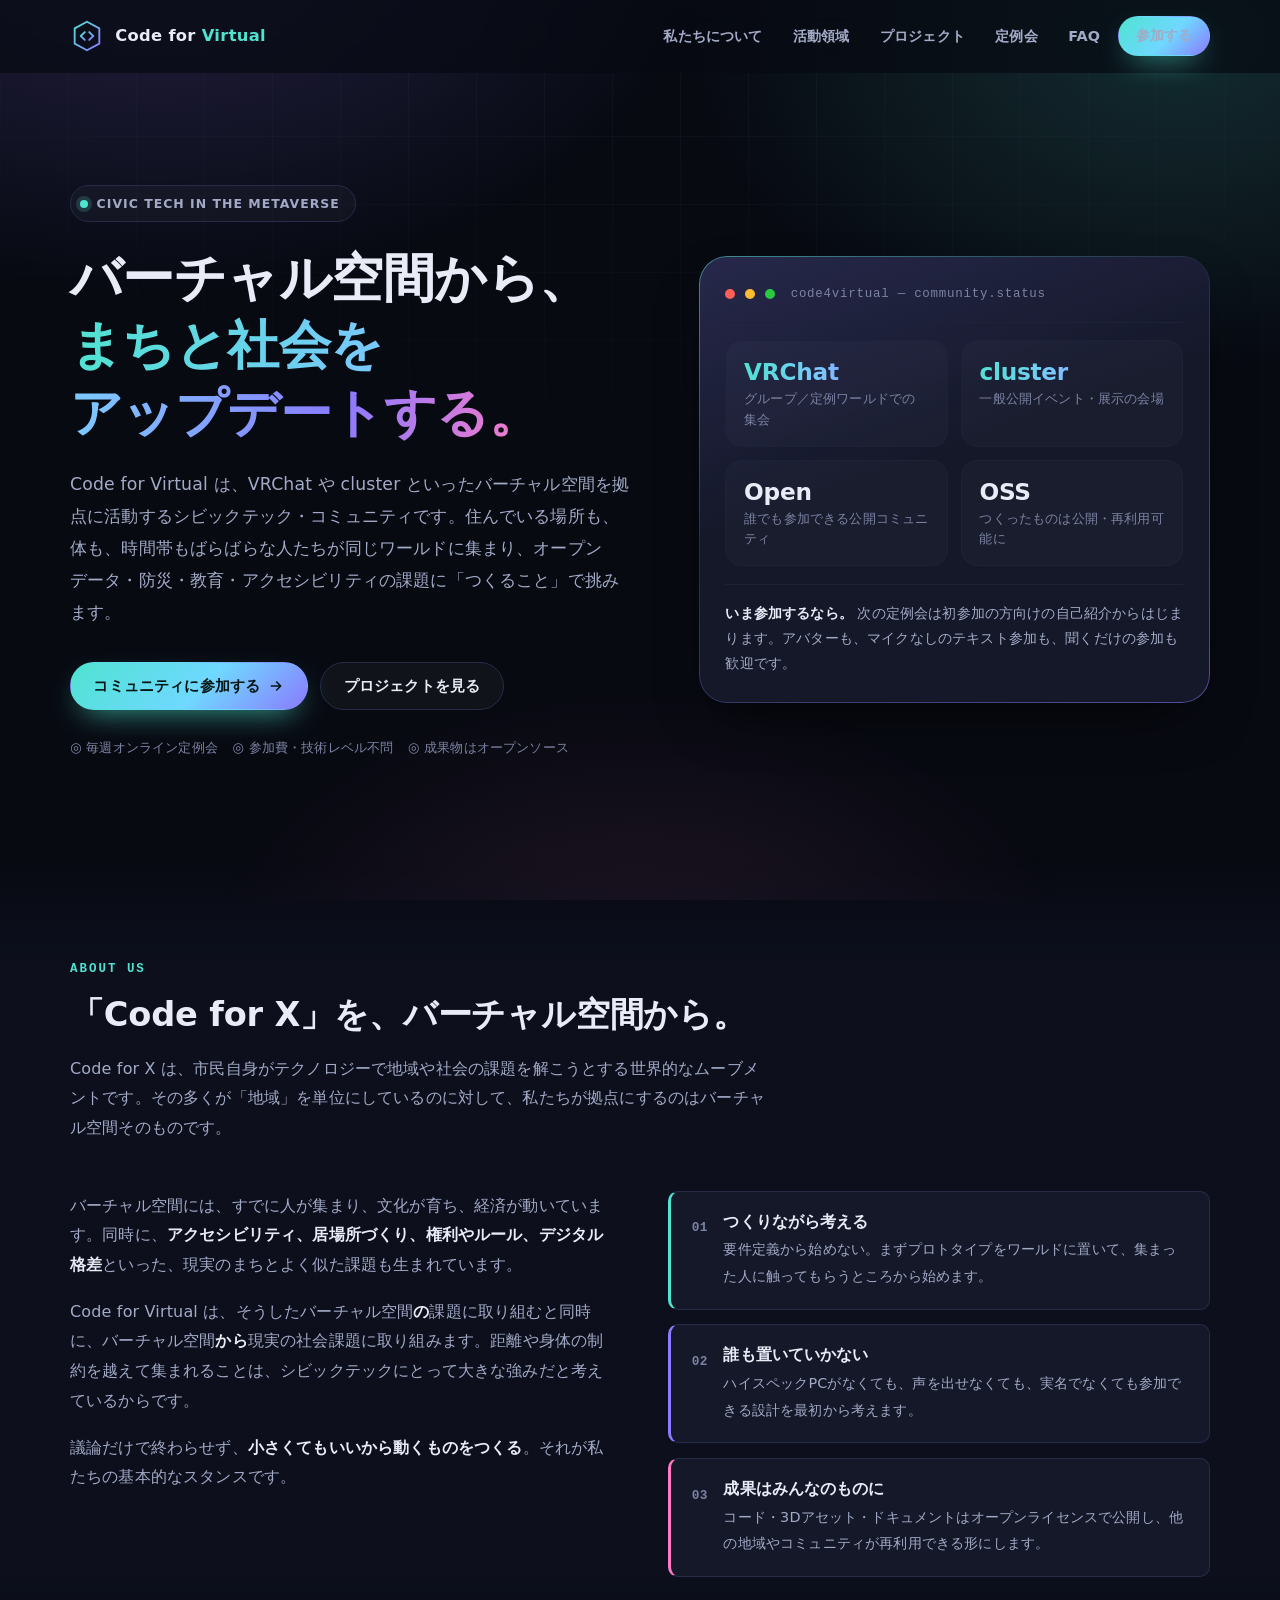
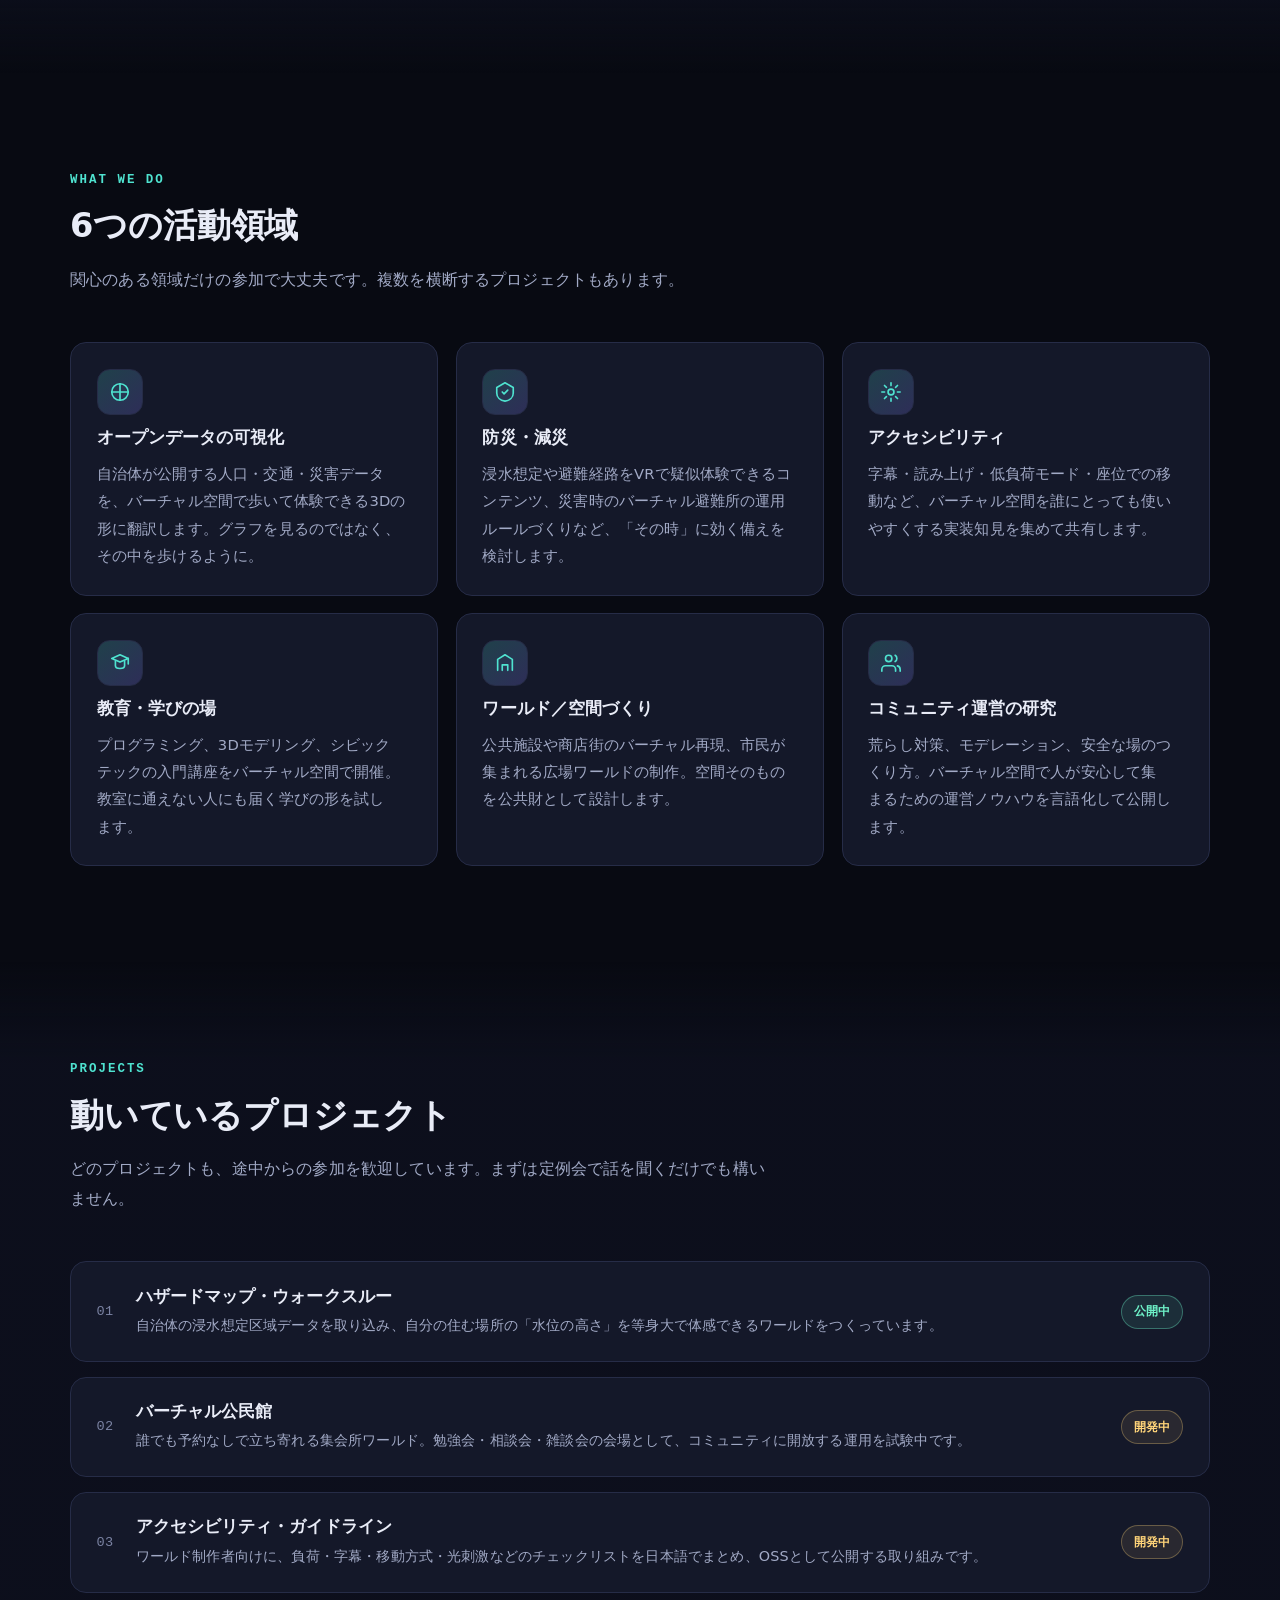
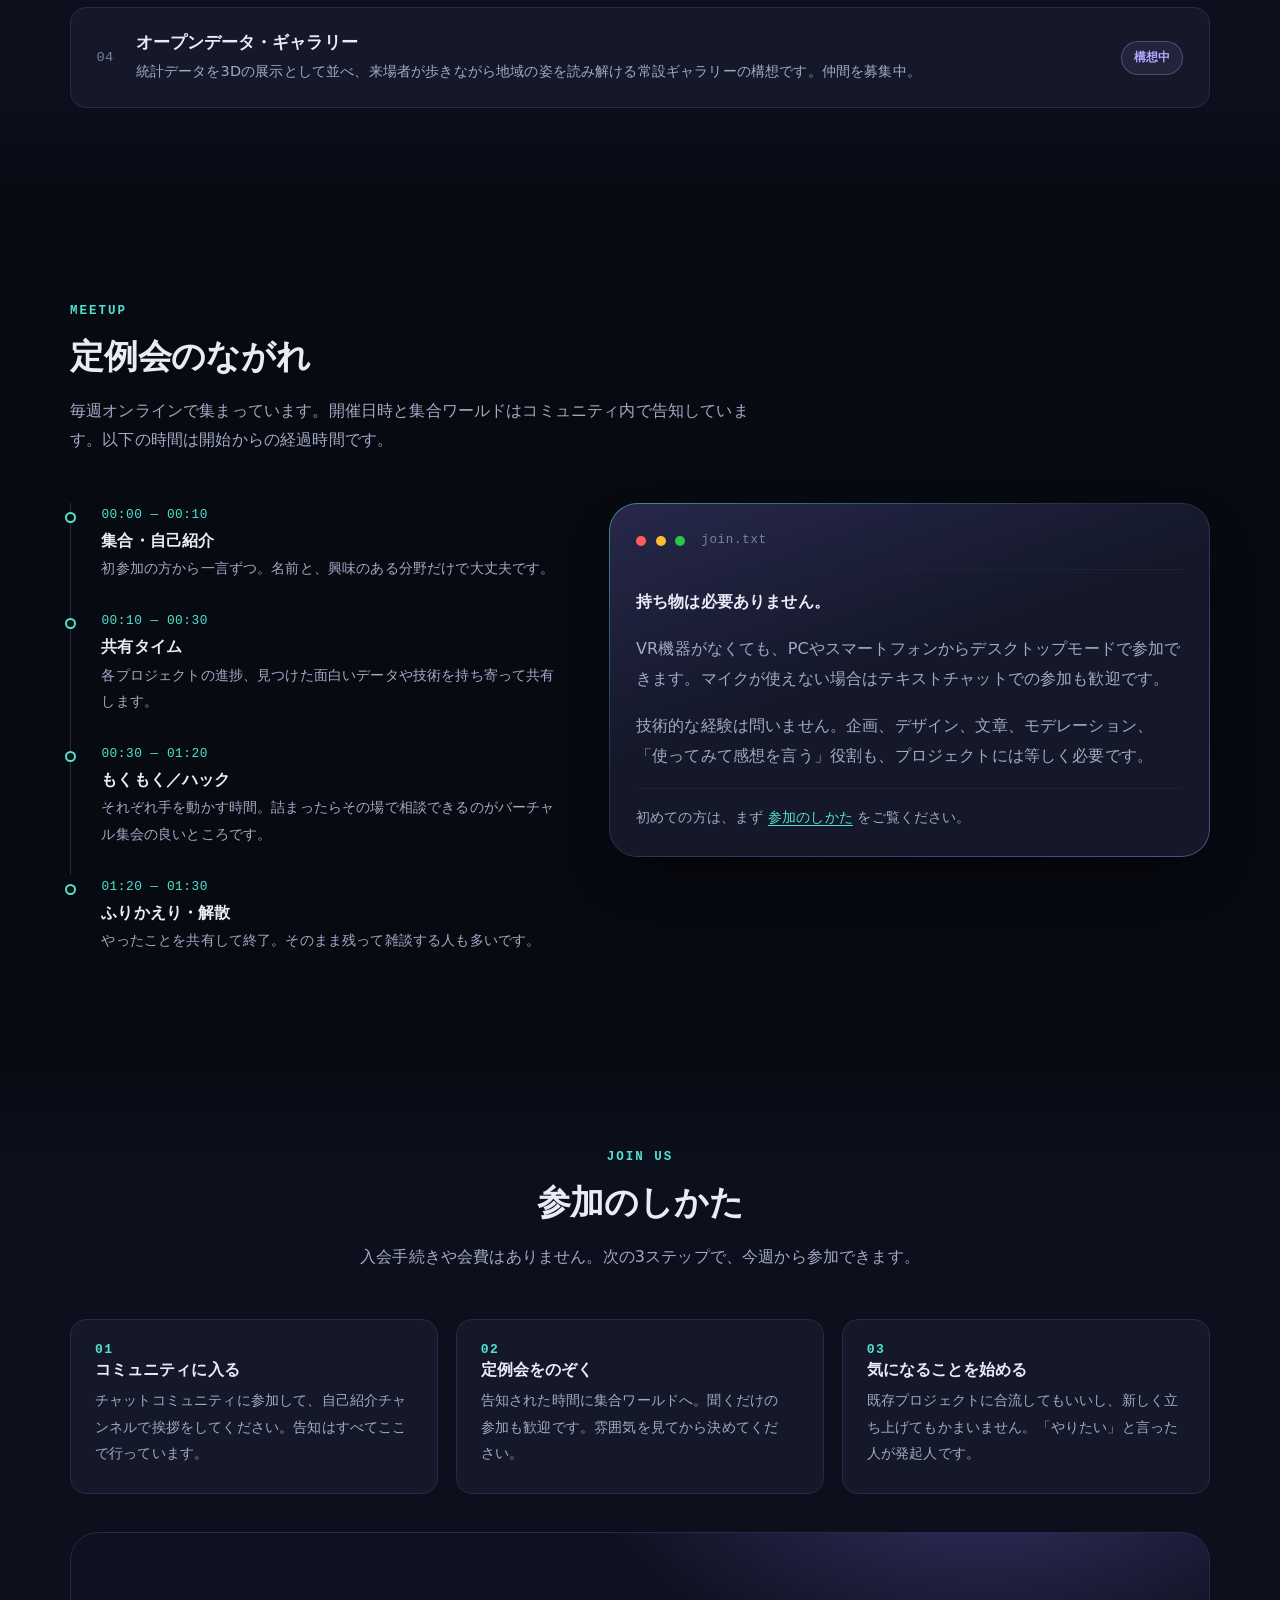
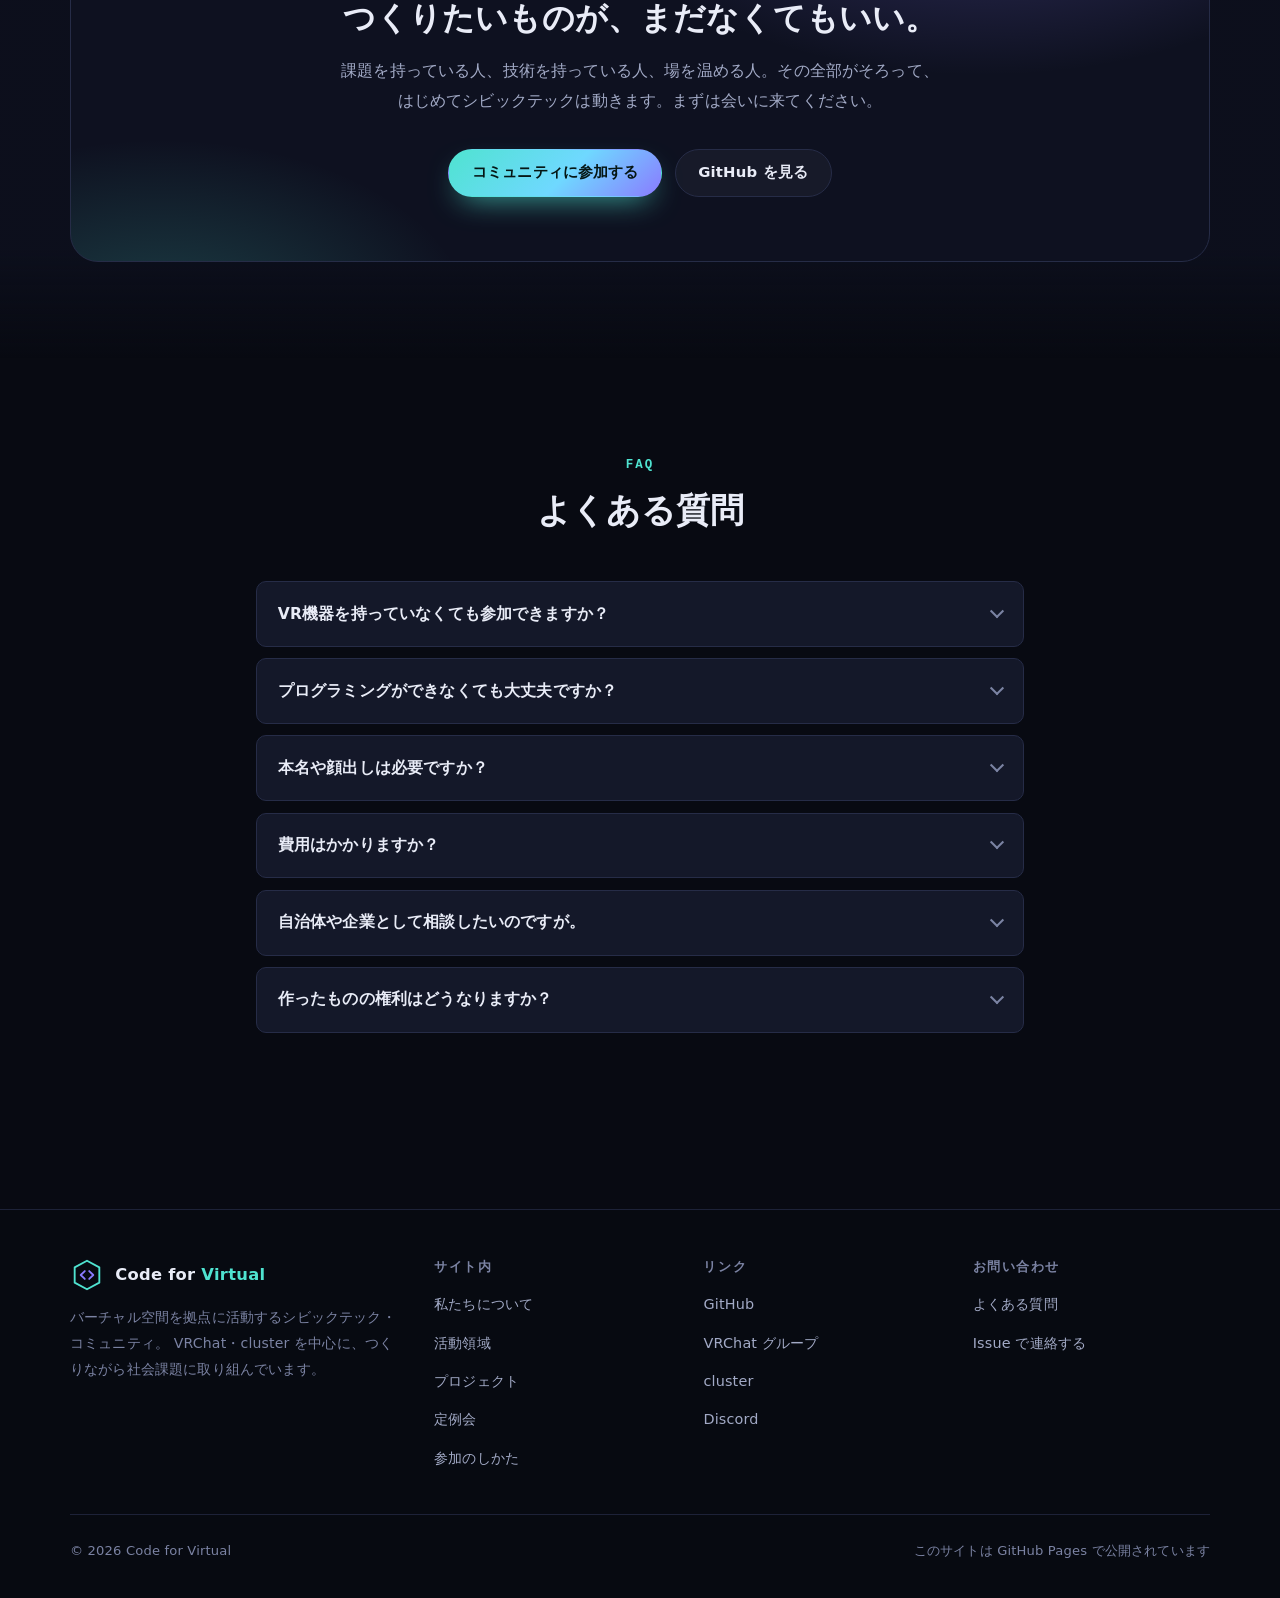
==== docs/index.html @ 7384f17f "Code for Virtual の公式サイトを docs/ に追加 VRChat・cluster を拠点に活動するシビックテック・コミュニティ 「Code for Virtual」の紹介サイトを新規" ====
<!DOCTYPE html>
<html lang="ja">
<head>
<meta charset="utf-8">
<meta name="viewport" content="width=device-width, initial-scale=1">
<title>Code for Virtual — バーチャル空間から、まちと社会をアップデートする</title>
<meta name="description" content="Code for Virtual（コード・フォー・バーチャル）は、VRChat・cluster などのバーチャル空間を拠点に活動するシビックテックコミュニティです。オープンデータ、防災、教育、アクセシビリティの課題に、エンジニア・デザイナー・ワールド制作者が集まって取り組んでいます。">
<link rel="canonical" href="https://code4virtual.github.io/">
<link rel="icon" href="./assets/favicon.svg" type="image/svg+xml">
<link rel="stylesheet" href="./assets/style.css">

<meta property="og:type" content="website">
<meta property="og:site_name" content="Code for Virtual">
<meta property="og:title" content="Code for Virtual — バーチャル空間から、まちと社会をアップデートする">
<meta property="og:description" content="VRChat・cluster を拠点に活動するシビックテックコミュニティ。オープンデータ、防災、教育、アクセシビリティをテーマに、つくりながら学ぶ仲間を募集しています。">
<meta property="og:url" content="https://code4virtual.github.io/">
<meta property="og:locale" content="ja_JP">
<meta name="twitter:card" content="summary_large_image">

<script type="application/ld+json">
{
  "@context": "https://schema.org",
  "@type": "Organization",
  "name": "Code for Virtual",
  "alternateName": "コード・フォー・バーチャル",
  "url": "https://code4virtual.github.io/",
  "description": "VRChat・cluster などのバーチャル空間を拠点に活動するシビックテックコミュニティ。",
  "sameAs": ["https://github.com/code4virtual"]
}
</script>
</head>
<body>

<a class="skip-link" href="#main">本文へスキップ</a>

<header class="site-header" id="siteHeader">
  <div class="shell">
    <a class="brand" href="#top">
      <svg class="brand__mark" viewBox="0 0 40 40" aria-hidden="true">
        <defs>
          <linearGradient id="bm" x1="0" y1="0" x2="1" y2="1">
            <stop offset="0" stop-color="#4fe3d0"/>
            <stop offset="1" stop-color="#8a7bff"/>
          </linearGradient>
        </defs>
        <path d="M20 3.2 34.5 11v18L20 36.8 5.5 29V11z" fill="none" stroke="url(#bm)" stroke-width="2.2" stroke-linejoin="round"/>
        <path d="M17.4 15.4 12.6 20l4.8 4.6M22.6 15.4 27.4 20l-4.8 4.6" fill="none" stroke="url(#bm)" stroke-width="2.2" stroke-linecap="round" stroke-linejoin="round"/>
      </svg>
      <span class="brand__name">Code for <span>Virtual</span></span>
    </a>

    <button class="nav-toggle" id="navToggle" type="button" aria-expanded="false" aria-controls="siteNav" aria-label="メニューを開く">
      <span></span>
    </button>

    <nav class="nav" id="siteNav" aria-label="メインメニュー">
      <a href="#about">私たちについて</a>
      <a href="#activities">活動領域</a>
      <a href="#projects">プロジェクト</a>
      <a href="#meetup">定例会</a>
      <a href="#faq">FAQ</a>
      <a class="btn btn--primary" href="#join">参加する</a>
    </nav>
  </div>
</header>

<main id="main">

  <!-- ============ HERO ============ -->
  <section class="hero" id="top">
    <div class="shell hero__inner">
      <div>
        <span class="eyebrow">Civic Tech in the Metaverse</span>

        <h1>
          バーチャル空間から、<br>
          <span class="grad">まちと社会を<br>アップデートする。</span>
        </h1>

        <p class="hero__lead">
          Code for Virtual は、VRChat や cluster といったバーチャル空間を拠点に活動するシビックテック・コミュニティです。住んでいる場所も、体も、時間帯もばらばらな人たちが同じワールドに集まり、オープンデータ・防災・教育・アクセシビリティの課題に「つくること」で挑みます。
        </p>

        <div class="hero__cta">
          <a class="btn btn--primary" href="#join">
            コミュニティに参加する
            <svg width="16" height="16" viewBox="0 0 24 24" fill="none" stroke="currentColor" stroke-width="2.4" stroke-linecap="round" stroke-linejoin="round" aria-hidden="true"><path d="M5 12h13M13 6l6 6-6 6"/></svg>
          </a>
          <a class="btn btn--ghost" href="#projects">プロジェクトを見る</a>
        </div>

        <ul class="hero__meta">
          <li>◎ 毎週オンライン定例会</li>
          <li>◎ 参加費・技術レベル不問</li>
          <li>◎ 成果物はオープンソース</li>
        </ul>
      </div>

      <div class="panel" data-reveal>
        <div class="panel__head">
          <span class="dot"></span><span class="dot"></span><span class="dot"></span>
          <span>code4virtual — community.status</span>
        </div>

        <div class="stat-grid">
          <div class="stat">
            <div class="stat__value grad">VRChat</div>
            <div class="stat__label">グループ／定例ワールドでの集会</div>
          </div>
          <div class="stat">
            <div class="stat__value grad">cluster</div>
            <div class="stat__label">一般公開イベント・展示の会場</div>
          </div>
          <div class="stat">
            <div class="stat__value">Open</div>
            <div class="stat__label">誰でも参加できる公開コミュニティ</div>
          </div>
          <div class="stat">
            <div class="stat__value">OSS</div>
            <div class="stat__label">つくったものは公開・再利用可能に</div>
          </div>
        </div>

        <p class="panel__note">
          <strong>いま参加するなら。</strong>
          次の定例会は初参加の方向けの自己紹介からはじまります。アバターも、マイクなしのテキスト参加も、聞くだけの参加も歓迎です。
        </p>
      </div>
    </div>
  </section>

  <!-- ============ ABOUT ============ -->
  <section class="section section--alt" id="about">
    <div class="shell">
      <div class="section__head">
        <span class="section__label">About us</span>
        <h2 class="section__title">「Code for X」を、バーチャル空間から。</h2>
        <p class="section__desc">
          Code for X は、市民自身がテクノロジーで地域や社会の課題を解こうとする世界的なムーブメントです。その多くが「地域」を単位にしているのに対して、私たちが拠点にするのはバーチャル空間そのものです。
        </p>
      </div>

      <div class="about" data-reveal>
        <div class="prose">
          <p>
            バーチャル空間には、すでに人が集まり、文化が育ち、経済が動いています。同時に、<strong>アクセシビリティ、居場所づくり、権利やルール、デジタル格差</strong>といった、現実のまちとよく似た課題も生まれています。
          </p>
          <p>
            Code for Virtual は、そうしたバーチャル空間<strong>の</strong>課題に取り組むと同時に、バーチャル空間<strong>から</strong>現実の社会課題に取り組みます。距離や身体の制約を越えて集まれることは、シビックテックにとって大きな強みだと考えているからです。
          </p>
          <p>
            議論だけで終わらせず、<strong>小さくてもいいから動くものをつくる</strong>。それが私たちの基本的なスタンスです。
          </p>
        </div>

        <ul class="values">
          <li>
            <span class="values__num">01</span>
            <div>
              <h3>つくりながら考える</h3>
              <p>要件定義から始めない。まずプロトタイプをワールドに置いて、集まった人に触ってもらうところから始めます。</p>
            </div>
          </li>
          <li>
            <span class="values__num">02</span>
            <div>
              <h3>誰も置いていかない</h3>
              <p>ハイスペックPCがなくても、声を出せなくても、実名でなくても参加できる設計を最初から考えます。</p>
            </div>
          </li>
          <li>
            <span class="values__num">03</span>
            <div>
              <h3>成果はみんなのものに</h3>
              <p>コード・3Dアセット・ドキュメントはオープンライセンスで公開し、他の地域やコミュニティが再利用できる形にします。</p>
            </div>
          </li>
        </ul>
      </div>
    </div>
  </section>

  <!-- ============ ACTIVITIES ============ -->
  <section class="section" id="activities">
    <div class="shell">
      <div class="section__head">
        <span class="section__label">What we do</span>
        <h2 class="section__title">6つの活動領域</h2>
        <p class="section__desc">
          関心のある領域だけの参加で大丈夫です。複数を横断するプロジェクトもあります。
        </p>
      </div>

      <div class="grid" data-reveal>
        <article class="card">
          <div class="card__icon">
            <svg viewBox="0 0 24 24" fill="none" stroke="currentColor" stroke-width="1.8" stroke-linecap="round" stroke-linejoin="round" aria-hidden="true"><path d="M3 12h18M12 3v18"/><circle cx="12" cy="12" r="9"/></svg>
          </div>
          <h3>オープンデータの可視化</h3>
          <p>自治体が公開する人口・交通・災害データを、バーチャル空間で歩いて体験できる3Dの形に翻訳します。グラフを見るのではなく、その中を歩けるように。</p>
        </article>

        <article class="card">
          <div class="card__icon">
            <svg viewBox="0 0 24 24" fill="none" stroke="currentColor" stroke-width="1.8" stroke-linecap="round" stroke-linejoin="round" aria-hidden="true"><path d="M12 2 3 7v6c0 5 3.8 8.3 9 9 5.2-.7 9-4 9-9V7z"/><path d="m9 12 2 2 4-4"/></svg>
          </div>
          <h3>防災・減災</h3>
          <p>浸水想定や避難経路をVRで疑似体験できるコンテンツ、災害時のバーチャル避難所の運用ルールづくりなど、「その時」に効く備えを検討します。</p>
        </article>

        <article class="card">
          <div class="card__icon">
            <svg viewBox="0 0 24 24" fill="none" stroke="currentColor" stroke-width="1.8" stroke-linecap="round" stroke-linejoin="round" aria-hidden="true"><circle cx="12" cy="12" r="3.2"/><path d="M12 2v3M12 19v3M2 12h3M19 12h3M4.9 4.9 7 7M17 17l2.1 2.1M19.1 4.9 17 7M7 17l-2.1 2.1"/></svg>
          </div>
          <h3>アクセシビリティ</h3>
          <p>字幕・読み上げ・低負荷モード・座位での移動など、バーチャル空間を誰にとっても使いやすくする実装知見を集めて共有します。</p>
        </article>

        <article class="card">
          <div class="card__icon">
            <svg viewBox="0 0 24 24" fill="none" stroke="currentColor" stroke-width="1.8" stroke-linecap="round" stroke-linejoin="round" aria-hidden="true"><path d="M3 7l9-4 9 4-9 4z"/><path d="M7 10v5c0 1.7 2.2 3 5 3s5-1.3 5-3v-5"/><path d="M21 7v6"/></svg>
          </div>
          <h3>教育・学びの場</h3>
          <p>プログラミング、3Dモデリング、シビックテックの入門講座をバーチャル空間で開催。教室に通えない人にも届く学びの形を試します。</p>
        </article>

        <article class="card">
          <div class="card__icon">
            <svg viewBox="0 0 24 24" fill="none" stroke="currentColor" stroke-width="1.8" stroke-linecap="round" stroke-linejoin="round" aria-hidden="true"><path d="M4 20V8l8-5 8 5v12"/><path d="M9 20v-6h6v6"/></svg>
          </div>
          <h3>ワールド／空間づくり</h3>
          <p>公共施設や商店街のバーチャル再現、市民が集まれる広場ワールドの制作。空間そのものを公共財として設計します。</p>
        </article>

        <article class="card">
          <div class="card__icon">
            <svg viewBox="0 0 24 24" fill="none" stroke="currentColor" stroke-width="1.8" stroke-linecap="round" stroke-linejoin="round" aria-hidden="true"><path d="M17 21v-2a4 4 0 0 0-4-4H6a4 4 0 0 0-4 4v2"/><circle cx="9.5" cy="7" r="3.5"/><path d="M22 21v-2a4 4 0 0 0-3-3.9M16.5 3.6a4 4 0 0 1 0 6.8"/></svg>
          </div>
          <h3>コミュニティ運営の研究</h3>
          <p>荒らし対策、モデレーション、安全な場のつくり方。バーチャル空間で人が安心して集まるための運営ノウハウを言語化して公開します。</p>
        </article>
      </div>
    </div>
  </section>

  <!-- ============ PROJECTS ============ -->
  <section class="section section--alt" id="projects">
    <div class="shell">
      <div class="section__head">
        <span class="section__label">Projects</span>
        <h2 class="section__title">動いているプロジェクト</h2>
        <p class="section__desc">
          どのプロジェクトも、途中からの参加を歓迎しています。まずは定例会で話を聞くだけでも構いません。
        </p>
      </div>

      <div data-reveal>
        <!-- TODO: 実際のプロジェクトが決まったら、内容とリンクを差し替えてください -->
        <article class="project">
          <span class="project__no">01</span>
          <div>
            <h3>ハザードマップ・ウォークスルー</h3>
            <p>自治体の浸水想定区域データを取り込み、自分の住む場所の「水位の高さ」を等身大で体感できるワールドをつくっています。</p>
          </div>
          <span class="tag tag--live">公開中</span>
        </article>

        <article class="project">
          <span class="project__no">02</span>
          <div>
            <h3>バーチャル公民館</h3>
            <p>誰でも予約なしで立ち寄れる集会所ワールド。勉強会・相談会・雑談会の会場として、コミュニティに開放する運用を試験中です。</p>
          </div>
          <span class="tag tag--build">開発中</span>
        </article>

        <article class="project">
          <span class="project__no">03</span>
          <div>
            <h3>アクセシビリティ・ガイドライン</h3>
            <p>ワールド制作者向けに、負荷・字幕・移動方式・光刺激などのチェックリストを日本語でまとめ、OSSとして公開する取り組みです。</p>
          </div>
          <span class="tag tag--build">開発中</span>
        </article>

        <article class="project">
          <span class="project__no">04</span>
          <div>
            <h3>オープンデータ・ギャラリー</h3>
            <p>統計データを3Dの展示として並べ、来場者が歩きながら地域の姿を読み解ける常設ギャラリーの構想です。仲間を募集中。</p>
          </div>
          <span class="tag tag--idea">構想中</span>
        </article>
      </div>
    </div>
  </section>

  <!-- ============ MEETUP ============ -->
  <section class="section" id="meetup">
    <div class="shell">
      <div class="section__head">
        <span class="section__label">Meetup</span>
        <h2 class="section__title">定例会のながれ</h2>
        <p class="section__desc">
          毎週オンラインで集まっています。開催日時と集合ワールドはコミュニティ内で告知しています。以下の時間は開始からの経過時間です。
        </p>
      </div>

      <div class="meetup" data-reveal>
        <ul class="timeline">
          <li>
            <time>00:00 — 00:10</time>
            <h3>集合・自己紹介</h3>
            <p>初参加の方から一言ずつ。名前と、興味のある分野だけで大丈夫です。</p>
          </li>
          <li>
            <time>00:10 — 00:30</time>
            <h3>共有タイム</h3>
            <p>各プロジェクトの進捗、見つけた面白いデータや技術を持ち寄って共有します。</p>
          </li>
          <li>
            <time>00:30 — 01:20</time>
            <h3>もくもく／ハック</h3>
            <p>それぞれ手を動かす時間。詰まったらその場で相談できるのがバーチャル集会の良いところです。</p>
          </li>
          <li>
            <time>01:20 — 01:30</time>
            <h3>ふりかえり・解散</h3>
            <p>やったことを共有して終了。そのまま残って雑談する人も多いです。</p>
          </li>
        </ul>

        <div class="panel">
          <div class="panel__head">
            <span class="dot"></span><span class="dot"></span><span class="dot"></span>
            <span>join.txt</span>
          </div>
          <div class="prose">
            <p><strong>持ち物は必要ありません。</strong></p>
            <p>
              VR機器がなくても、PCやスマートフォンからデスクトップモードで参加できます。マイクが使えない場合はテキストチャットでの参加も歓迎です。
            </p>
            <p>
              技術的な経験は問いません。企画、デザイン、文章、モデレーション、「使ってみて感想を言う」役割も、プロジェクトには等しく必要です。
            </p>
          </div>
          <p class="panel__note">
            初めての方は、まず <a href="#join">参加のしかた</a> をご覧ください。
          </p>
        </div>
      </div>
    </div>
  </section>

  <!-- ============ JOIN ============ -->
  <section class="section section--alt" id="join">
    <div class="shell">
      <div class="section__head section__head--center">
        <span class="section__label">Join us</span>
        <h2 class="section__title">参加のしかた</h2>
        <p class="section__desc">
          入会手続きや会費はありません。次の3ステップで、今週から参加できます。
        </p>
      </div>

      <ol class="steps" data-reveal>
        <li>
          <h3>コミュニティに入る</h3>
          <p>チャットコミュニティに参加して、自己紹介チャンネルで挨拶をしてください。告知はすべてここで行っています。</p>
        </li>
        <li>
          <h3>定例会をのぞく</h3>
          <p>告知された時間に集合ワールドへ。聞くだけの参加も歓迎です。雰囲気を見てから決めてください。</p>
        </li>
        <li>
          <h3>気になることを始める</h3>
          <p>既存プロジェクトに合流してもいいし、新しく立ち上げてもかまいません。「やりたい」と言った人が発起人です。</p>
        </li>
      </ol>

      <div class="cta-band" style="margin-top: 2.4rem;" data-reveal>
        <h2>つくりたいものが、まだなくてもいい。</h2>
        <p>
          課題を持っている人、技術を持っている人、場を温める人。その全部がそろって、はじめてシビックテックは動きます。まずは会いに来てください。
        </p>
        <div class="hero__cta">
          <!-- TODO: 実際のコミュニティ招待URL（Discord等）に差し替えてください -->
          <a class="btn btn--primary" href="#contact">コミュニティに参加する</a>
          <a class="btn btn--ghost" href="https://github.com/code4virtual" rel="noopener">GitHub を見る</a>
        </div>
      </div>
    </div>
  </section>

  <!-- ============ FAQ ============ -->
  <section class="section" id="faq">
    <div class="shell">
      <div class="section__head section__head--center">
        <span class="section__label">FAQ</span>
        <h2 class="section__title">よくある質問</h2>
      </div>

      <div class="faq" data-reveal>
        <details>
          <summary>VR機器を持っていなくても参加できますか？</summary>
          <p>できます。VRChat も cluster も、PCやスマートフォンからデスクトップモードで参加できます。実際、メンバーの多くはヘッドセットなしで参加しています。</p>
        </details>
        <details>
          <summary>プログラミングができなくても大丈夫ですか？</summary>
          <p>大丈夫です。課題の整理、資料づくり、デザイン、イベント運営、広報、そして「使ってみて感想を伝える」ことも、プロジェクトに欠かせない役割です。</p>
        </details>
        <details>
          <summary>本名や顔出しは必要ですか？</summary>
          <p>必要ありません。ハンドルネームとアバターでの参加が基本です。バーチャル空間の匿名性は、参加のハードルを下げる大切な性質だと考えています。</p>
        </details>
        <details>
          <summary>費用はかかりますか？</summary>
          <p>コミュニティへの参加・定例会への参加はすべて無料です。特定のイベントで実費が必要な場合は、事前に明記します。</p>
        </details>
        <details>
          <summary>自治体や企業として相談したいのですが。</summary>
          <p>歓迎します。オープンデータの活用、バーチャル空間での市民参加イベント、職員向けの体験会などのご相談は、お問い合わせ先までご連絡ください。</p>
        </details>
        <details>
          <summary>作ったものの権利はどうなりますか？</summary>
          <p>原則としてオープンライセンスで公開し、誰でも再利用できるようにします。ライセンスはプロジェクトごとにリポジトリで明示します。</p>
        </details>
      </div>
    </div>
  </section>

</main>

<!-- ============ FOOTER ============ -->
<footer class="site-footer" id="contact">
  <div class="shell">
    <div class="footer__grid">
      <div class="footer__about">
        <a class="brand" href="#top">
          <svg class="brand__mark" viewBox="0 0 40 40" aria-hidden="true">
            <path d="M20 3.2 34.5 11v18L20 36.8 5.5 29V11z" fill="none" stroke="#4fe3d0" stroke-width="2.2" stroke-linejoin="round"/>
            <path d="M17.4 15.4 12.6 20l4.8 4.6M22.6 15.4 27.4 20l-4.8 4.6" fill="none" stroke="#8a7bff" stroke-width="2.2" stroke-linecap="round" stroke-linejoin="round"/>
          </svg>
          <span class="brand__name">Code for <span>Virtual</span></span>
        </a>
        <p>
          バーチャル空間を拠点に活動するシビックテック・コミュニティ。
          VRChat・cluster を中心に、つくりながら社会課題に取り組んでいます。
        </p>
      </div>

      <div>
        <h2>サイト内</h2>
        <ul class="footer__list">
          <li><a href="#about">私たちについて</a></li>
          <li><a href="#activities">活動領域</a></li>
          <li><a href="#projects">プロジェクト</a></li>
          <li><a href="#meetup">定例会</a></li>
          <li><a href="#join">参加のしかた</a></li>
        </ul>
      </div>

      <div>
        <h2>リンク</h2>
        <!-- TODO: 各プラットフォームの実際のURLに差し替えてください -->
        <ul class="footer__list">
          <li><a href="https://github.com/code4virtual" rel="noopener">GitHub</a></li>
          <li><a href="#join">VRChat グループ</a></li>
          <li><a href="#join">cluster</a></li>
          <li><a href="#join">Discord</a></li>
        </ul>
      </div>

      <div>
        <h2>お問い合わせ</h2>
        <ul class="footer__list">
          <li><a href="#faq">よくある質問</a></li>
          <li><a href="https://github.com/code4virtual/code4virtual.github.io/issues" rel="noopener">Issue で連絡する</a></li>
        </ul>
      </div>
    </div>

    <div class="footer__bottom">
      <span>&copy; <span id="year">2026</span> Code for Virtual</span>
      <span>このサイトは GitHub Pages で公開されています</span>
    </div>
  </div>
</footer>

<script src="./assets/main.js" defer></script>
</body>
</html>
---- docs/assets/style.css ----
@charset "utf-8";

/* =========================================================
   Code for Virtual — base tokens
   ========================================================= */
:root {
  --bg:           #080a12;
  --bg-soft:      #0e1120;
  --surface:      #141829;
  --surface-2:    #1b2038;
  --line:         #262c47;
  --line-soft:    #1d2238;

  --text:         #e9ecf7;
  --text-muted:   #a2aac6;
  --text-dim:     #7b83a3;

  --accent:       #4fe3d0;
  --accent-2:     #8a7bff;
  --accent-3:     #ff7ac6;
  --accent-ink:   #051614;

  --radius:       16px;
  --radius-sm:    10px;
  --radius-lg:    28px;

  --shell:        1140px;
  --gap:          clamp(1rem, 3vw, 2rem);

  --font: "Helvetica Neue", system-ui, -apple-system, "Segoe UI", Roboto,
          "Hiragino Kaku Gothic ProN", "Noto Sans JP", "Yu Gothic", Meiryo, sans-serif;
  --mono: ui-monospace, SFMono-Regular, "SF Mono", Menlo, Consolas, monospace;

  --shadow: 0 24px 60px -24px rgba(0, 0, 0, .8);
  --ring: 0 0 0 3px rgba(79, 227, 208, .35);
}

*, *::before, *::after { box-sizing: border-box; }

html {
  scroll-behavior: smooth;
  scroll-padding-top: 90px;
  -webkit-text-size-adjust: 100%;
}

@media (prefers-reduced-motion: reduce) {
  html { scroll-behavior: auto; }
  *, *::before, *::after {
    animation-duration: .001ms !important;
    animation-iteration-count: 1 !important;
    transition-duration: .001ms !important;
  }
}

body {
  margin: 0;
  background: var(--bg);
  color: var(--text);
  font-family: var(--font);
  font-size: 16px;
  line-height: 1.85;
  letter-spacing: .01em;
  overflow-x: hidden;
  -webkit-font-smoothing: antialiased;
}

/* Ambient backdrop: grid + aurora */
body::before {
  content: "";
  position: fixed;
  inset: 0;
  z-index: -2;
  background:
    radial-gradient(60rem 40rem at 12% -10%, rgba(138, 123, 255, .22), transparent 60%),
    radial-gradient(50rem 34rem at 92% 4%,  rgba(79, 227, 208, .16), transparent 62%),
    radial-gradient(46rem 30rem at 50% 108%, rgba(255, 122, 198, .10), transparent 60%);
}

body::after {
  content: "";
  position: fixed;
  inset: 0;
  z-index: -1;
  pointer-events: none;
  background-image:
    linear-gradient(rgba(120, 140, 200, .055) 1px, transparent 1px),
    linear-gradient(90deg, rgba(120, 140, 200, .055) 1px, transparent 1px);
  background-size: 68px 68px;
  mask-image: radial-gradient(90% 70% at 50% 0%, #000 20%, transparent 85%);
  -webkit-mask-image: radial-gradient(90% 70% at 50% 0%, #000 20%, transparent 85%);
}

img, svg { max-width: 100%; }

a { color: var(--accent); text-underline-offset: .22em; }
a:hover { color: #7ff0e2; }

:focus-visible {
  outline: none;
  box-shadow: var(--ring);
  border-radius: 6px;
}

h1, h2, h3, h4 {
  line-height: 1.35;
  letter-spacing: .005em;
  margin: 0;
  font-weight: 700;
  text-wrap: balance;          /* 見出しの行長をそろえる（対応ブラウザのみ） */
  line-break: strict;          /* 日本語の禁則処理を厳格に */
}

p {
  margin: 0;
  text-wrap: pretty;           /* 行末に1文字だけ残る「泣き別れ」を抑える */
}

.shell {
  width: min(100% - 2.5rem, var(--shell));
  margin-inline: auto;
}

.skip-link {
  position: absolute;
  left: 1rem;
  top: -4rem;
  z-index: 100;
  padding: .7rem 1.1rem;
  border-radius: var(--radius-sm);
  background: var(--accent);
  color: var(--accent-ink);
  font-weight: 700;
  text-decoration: none;
  transition: top .2s ease;
}
.skip-link:focus { top: 1rem; color: var(--accent-ink); }

/* =========================================================
   Header
   ========================================================= */
.site-header {
  position: sticky;
  top: 0;
  z-index: 50;
  background: rgba(8, 10, 18, .72);
  backdrop-filter: blur(14px);
  -webkit-backdrop-filter: blur(14px);
  border-bottom: 1px solid transparent;
  transition: border-color .3s ease, background .3s ease;
}
.site-header[data-stuck="true"] {
  border-bottom-color: var(--line-soft);
  background: rgba(8, 10, 18, .9);
}

.site-header .shell {
  display: flex;
  align-items: center;
  gap: 1rem;
  min-height: 72px;
}

.brand {
  display: inline-flex;
  align-items: center;
  gap: .7rem;
  color: var(--text);
  text-decoration: none;
  font-weight: 700;
  letter-spacing: .02em;
  margin-right: auto;
}
.brand:hover { color: var(--text); }
.brand__mark { width: 34px; height: 34px; flex: none; }
.brand__name { font-size: 1.02rem; }
.brand__name span { color: var(--accent); }

.nav { display: flex; align-items: center; gap: .3rem; }
.nav a {
  padding: .5rem .8rem;
  border-radius: 999px;
  color: var(--text-muted);
  font-size: .9rem;
  font-weight: 600;
  text-decoration: none;
  white-space: nowrap;
  transition: color .18s ease, background .18s ease;
}
.nav a:hover { color: var(--text); background: rgba(255, 255, 255, .06); }

.nav-toggle {
  display: none;
  width: 42px;
  height: 42px;
  padding: 0;
  border: 1px solid var(--line);
  border-radius: 12px;
  background: var(--surface);
  color: var(--text);
  cursor: pointer;
}
.nav-toggle span,
.nav-toggle span::before,
.nav-toggle span::after {
  display: block;
  width: 17px;
  height: 2px;
  margin-inline: auto;
  border-radius: 2px;
  background: currentColor;
  transition: transform .22s ease, opacity .22s ease;
}
.nav-toggle span { position: relative; }
.nav-toggle span::before,
.nav-toggle span::after { content: ""; position: absolute; left: 0; }
.nav-toggle span::before { top: -6px; }
.nav-toggle span::after  { top: 6px; }
.nav-toggle[aria-expanded="true"] span { background: transparent; }
.nav-toggle[aria-expanded="true"] span::before { transform: translateY(6px) rotate(45deg); }
.nav-toggle[aria-expanded="true"] span::after  { transform: translateY(-6px) rotate(-45deg); }

@media (max-width: 900px) {
  .nav-toggle { display: block; }
  .nav {
    position: absolute;
    inset: 100% 1.25rem auto 1.25rem;
    flex-direction: column;
    align-items: stretch;
    gap: .15rem;
    padding: .6rem;
    border: 1px solid var(--line);
    border-radius: var(--radius);
    background: rgba(14, 17, 32, .97);
    box-shadow: var(--shadow);
    display: none;
  }
  .nav[data-open="true"] { display: flex; }
  .nav a { padding: .75rem .9rem; font-size: .95rem; }
  .nav .btn { text-align: center; margin-top: .35rem; }
}

/* =========================================================
   Buttons
   ========================================================= */
.btn {
  display: inline-flex;
  align-items: center;
  justify-content: center;
  gap: .5rem;
  padding: .78rem 1.4rem;
  border: 1px solid transparent;
  border-radius: 999px;
  font-size: .93rem;
  font-weight: 700;
  line-height: 1.4;
  text-decoration: none;
  cursor: pointer;
  transition: transform .16s ease, box-shadow .2s ease, background .2s ease, border-color .2s ease, color .2s ease;
}
.btn:hover { transform: translateY(-2px); }
.btn:active { transform: translateY(0); }

.btn--primary {
  background: linear-gradient(135deg, var(--accent), #6fd8ff 55%, var(--accent-2));
  color: var(--accent-ink);
  box-shadow: 0 12px 30px -12px rgba(79, 227, 208, .8);
}
.btn--primary:hover { color: var(--accent-ink); box-shadow: 0 18px 38px -14px rgba(79, 227, 208, .95); }

.btn--ghost {
  background: rgba(255, 255, 255, .04);
  border-color: var(--line);
  color: var(--text);
}
.btn--ghost:hover { color: var(--text); border-color: #3c456e; background: rgba(255, 255, 255, .08); }

.nav .btn { padding: .55rem 1.05rem; font-size: .87rem; }

/* =========================================================
   Hero
   ========================================================= */
.hero {
  position: relative;
  padding: clamp(3.5rem, 9vw, 7rem) 0 clamp(3rem, 7vw, 5.5rem);
}
.hero__inner {
  display: grid;
  grid-template-columns: minmax(0, 1.05fr) minmax(0, .95fr);
  gap: clamp(2rem, 5vw, 4rem);
  align-items: center;
}
@media (max-width: 940px) {
  .hero__inner { grid-template-columns: 1fr; }
}

.eyebrow {
  display: inline-flex;
  align-items: center;
  gap: .55rem;
  padding: .38rem .95rem .38rem .55rem;
  border: 1px solid var(--line);
  border-radius: 999px;
  background: rgba(255, 255, 255, .03);
  color: var(--text-muted);
  font-size: .78rem;
  font-weight: 700;
  letter-spacing: .08em;
  text-transform: uppercase;
}
.eyebrow::before {
  content: "";
  width: 8px;
  height: 8px;
  border-radius: 50%;
  background: var(--accent);
  box-shadow: 0 0 0 4px rgba(79, 227, 208, .18);
}

.hero h1 {
  margin: 1.4rem 0 0;
  font-size: clamp(2rem, 5.2vw, 3.25rem);
  line-height: 1.3;
  letter-spacing: -.01em;
  text-wrap: pretty;           /* 明示した <br> を優先し、再バランスさせない */
}
.grad {
  background: linear-gradient(100deg, var(--accent), #7cc7ff 42%, var(--accent-2) 74%, var(--accent-3));
  -webkit-background-clip: text;
  background-clip: text;
  color: transparent;
}

.hero__lead {
  margin-top: 1.35rem;
  max-width: 34em;
  color: var(--text-muted);
  font-size: clamp(1rem, 1.6vw, 1.08rem);
}

.hero__cta {
  display: flex;
  flex-wrap: wrap;
  gap: .8rem;
  margin-top: 2.1rem;
}

.hero__meta {
  display: flex;
  flex-wrap: wrap;
  gap: .5rem .9rem;
  margin-top: 1.6rem;
  color: var(--text-dim);
  font-size: .84rem;
}
.hero__meta li { list-style: none; }
.hero__meta { padding: 0; }

/* Hero card / world panel */
.panel {
  position: relative;
  padding: 1.6rem;
  border: 1px solid var(--line);
  border-radius: var(--radius-lg);
  background:
    linear-gradient(160deg, rgba(138, 123, 255, .16), transparent 45%),
    var(--surface);
  box-shadow: var(--shadow);
}
.panel::before {
  content: "";
  position: absolute;
  inset: -1px;
  border-radius: inherit;
  padding: 1px;
  background: linear-gradient(150deg, rgba(79, 227, 208, .55), transparent 40%, rgba(138, 123, 255, .45));
  -webkit-mask: linear-gradient(#000 0 0) content-box, linear-gradient(#000 0 0);
  mask: linear-gradient(#000 0 0) content-box, linear-gradient(#000 0 0);
  -webkit-mask-composite: xor;
  mask-composite: exclude;
  pointer-events: none;
}

.panel__head {
  display: flex;
  align-items: center;
  gap: .6rem;
  padding-bottom: 1rem;
  margin-bottom: 1.1rem;
  border-bottom: 1px solid var(--line-soft);
  color: var(--text-dim);
  font-family: var(--mono);
  font-size: .78rem;
  letter-spacing: .06em;
}
.dot { width: 10px; height: 10px; border-radius: 50%; background: #ff5f57; flex: none; }
.dot + .dot { background: #febc2e; }
.dot + .dot + .dot { background: #28c840; margin-right: .4rem; }

.stat-grid {
  display: grid;
  grid-template-columns: repeat(2, minmax(0, 1fr));
  gap: .8rem;
}
.stat {
  padding: 1rem 1.1rem;
  border: 1px solid var(--line-soft);
  border-radius: var(--radius);
  background: rgba(255, 255, 255, .022);
}
.stat__value {
  font-size: 1.45rem;
  font-weight: 800;
  line-height: 1.3;
  letter-spacing: -.01em;
}
.stat__label {
  margin-top: .1rem;
  color: var(--text-dim);
  font-size: .8rem;
  line-height: 1.6;
  text-wrap: pretty;
}

.panel__note {
  margin-top: 1.1rem;
  padding-top: 1rem;
  border-top: 1px solid var(--line-soft);
  color: var(--text-muted);
  font-size: .85rem;
}
.panel__note strong { color: var(--text); }

/* =========================================================
   Sections
   ========================================================= */
.section { padding: clamp(3.5rem, 8vw, 6rem) 0; }
.section--alt {
  background: linear-gradient(180deg, transparent, rgba(14, 17, 32, .75) 12%, rgba(14, 17, 32, .75) 88%, transparent);
}

.section__head { max-width: 44rem; margin-bottom: clamp(2rem, 4vw, 3rem); }
.section__head--center { margin-inline: auto; text-align: center; }

.section__label {
  display: block;
  color: var(--accent);
  font-family: var(--mono);
  font-size: .78rem;
  font-weight: 700;
  letter-spacing: .16em;
  text-transform: uppercase;
}
.section__title {
  margin-top: .7rem;
  font-size: clamp(1.5rem, 3.4vw, 2.1rem);
  letter-spacing: -.005em;
}
.section__desc {
  margin-top: 1rem;
  color: var(--text-muted);
  font-size: 1rem;
}

/* Cards */
.grid {
  display: grid;
  gap: 1.1rem;
  grid-template-columns: repeat(auto-fit, minmax(min(100%, 17.5rem), 1fr));
}

.card {
  position: relative;
  display: flex;
  flex-direction: column;
  gap: .7rem;
  padding: 1.6rem;
  border: 1px solid var(--line);
  border-radius: var(--radius);
  background: var(--surface);
  transition: transform .22s ease, border-color .22s ease, background .22s ease;
}
.card:hover {
  transform: translateY(-4px);
  border-color: #38416b;
  background: var(--surface-2);
}
.card__icon {
  display: grid;
  place-items: center;
  width: 46px;
  height: 46px;
  border-radius: 13px;
  background: linear-gradient(140deg, rgba(79, 227, 208, .2), rgba(138, 123, 255, .22));
  border: 1px solid var(--line);
  color: var(--accent);
}
.card__icon svg { width: 22px; height: 22px; }
.card h3 { font-size: 1.06rem; }
.card p { color: var(--text-muted); font-size: .92rem; }

/* Value list (about) */
.about {
  display: grid;
  grid-template-columns: minmax(0, 1fr) minmax(0, 1fr);
  gap: clamp(2rem, 5vw, 3.5rem);
  align-items: start;
}
@media (max-width: 900px) { .about { grid-template-columns: 1fr; } }

.prose p + p { margin-top: 1.1rem; }
.prose p { color: var(--text-muted); }
.prose strong { color: var(--text); font-weight: 700; }

.values { display: grid; gap: .9rem; margin: 0; padding: 0; list-style: none; }
.values li {
  display: grid;
  grid-template-columns: auto minmax(0, 1fr);
  gap: 1rem;
  padding: 1.2rem 1.3rem;
  border: 1px solid var(--line);
  border-left: 3px solid var(--accent);
  border-radius: var(--radius-sm);
  background: var(--surface);
}
.values li:nth-child(2) { border-left-color: var(--accent-2); }
.values li:nth-child(3) { border-left-color: var(--accent-3); }
.values__num {
  font-family: var(--mono);
  font-size: .8rem;
  font-weight: 700;
  color: var(--text-dim);
  padding-top: .35rem;
}
.values h3 { font-size: 1rem; }
.values p { margin-top: .25rem; color: var(--text-muted); font-size: .9rem; }

/* Projects */
.project {
  display: grid;
  grid-template-columns: auto minmax(0, 1fr) auto;
  gap: 1rem 1.4rem;
  align-items: center;
  padding: 1.4rem 1.6rem;
  border: 1px solid var(--line);
  border-radius: var(--radius);
  background: var(--surface);
  transition: border-color .2s ease, background .2s ease;
}
.project + .project { margin-top: .9rem; }
.project:hover { border-color: #38416b; background: var(--surface-2); }
.project__no {
  font-family: var(--mono);
  font-size: .85rem;
  color: var(--text-dim);
}
.project h3 { font-size: 1.05rem; }
.project p { margin-top: .3rem; color: var(--text-muted); font-size: .9rem; }
@media (max-width: 720px) {
  .project { grid-template-columns: auto minmax(0, 1fr); }
  .project .tag { grid-column: 2; justify-self: start; }
}

.tag {
  display: inline-flex;
  align-items: center;
  gap: .4rem;
  padding: .3rem .75rem;
  border: 1px solid var(--line);
  border-radius: 999px;
  background: rgba(255, 255, 255, .03);
  color: var(--text-muted);
  font-size: .76rem;
  font-weight: 700;
  white-space: nowrap;
}
.tag--live   { color: #6ef2c8; border-color: rgba(110, 242, 200, .35); background: rgba(110, 242, 200, .1); }
.tag--build  { color: #ffd479; border-color: rgba(255, 212, 121, .3);  background: rgba(255, 212, 121, .09); }
.tag--idea   { color: #b6a7ff; border-color: rgba(182, 167, 255, .3);  background: rgba(182, 167, 255, .09); }

/* Meetup / schedule */
.meetup {
  display: grid;
  grid-template-columns: minmax(0, .9fr) minmax(0, 1.1fr);
  gap: clamp(1.5rem, 4vw, 3rem);
  align-items: start;
}
@media (max-width: 900px) { .meetup { grid-template-columns: 1fr; } }

.timeline { margin: 0; padding: 0; list-style: none; }
.timeline li {
  position: relative;
  padding: 0 0 1.7rem 1.9rem;
  border-left: 1px solid var(--line);
}
.timeline li:last-child { padding-bottom: 0; border-left-color: transparent; }
.timeline li::before {
  content: "";
  position: absolute;
  left: -6px;
  top: .55rem;
  width: 11px;
  height: 11px;
  border-radius: 50%;
  background: var(--bg);
  border: 2px solid var(--accent);
}
.timeline time {
  display: block;
  font-family: var(--mono);
  font-size: .8rem;
  color: var(--accent);
  letter-spacing: .04em;
}
.timeline h3 { margin-top: .2rem; font-size: 1rem; }
.timeline p { margin-top: .25rem; color: var(--text-muted); font-size: .9rem; }

/* Join steps */
.steps {
  counter-reset: step;
  display: grid;
  gap: 1.1rem;
  grid-template-columns: repeat(auto-fit, minmax(min(100%, 16rem), 1fr));
  margin: 0;
  padding: 0;
  list-style: none;
}
.steps li {
  position: relative;
  padding: 2.4rem 1.5rem 1.6rem;
  border: 1px solid var(--line);
  border-radius: var(--radius);
  background: var(--surface);
}
.steps li::before {
  counter-increment: step;
  content: "0" counter(step);
  position: absolute;
  top: 1.1rem;
  left: 1.5rem;
  font-family: var(--mono);
  font-size: .82rem;
  font-weight: 700;
  color: var(--accent);
  letter-spacing: .1em;
}
.steps h3 { font-size: 1.02rem; }
.steps p { margin-top: .4rem; color: var(--text-muted); font-size: .9rem; }

/* FAQ */
.faq { display: grid; gap: .7rem; max-width: 48rem; margin-inline: auto; }
.faq details {
  border: 1px solid var(--line);
  border-radius: var(--radius-sm);
  background: var(--surface);
  overflow: hidden;
}
.faq summary {
  display: flex;
  align-items: center;
  justify-content: space-between;
  gap: 1rem;
  padding: 1.1rem 1.3rem;
  cursor: pointer;
  font-weight: 700;
  font-size: .97rem;
  list-style: none;
}
.faq summary::-webkit-details-marker { display: none; }
.faq summary::after {
  content: "";
  flex: none;
  width: 10px;
  height: 10px;
  border-right: 2px solid var(--text-dim);
  border-bottom: 2px solid var(--text-dim);
  transform: rotate(45deg) translate(-2px, -2px);
  transition: transform .2s ease;
}
.faq details[open] summary::after { transform: rotate(-135deg) translate(-2px, -2px); }
.faq details[open] summary { color: var(--accent); }
.faq p {
  padding: 0 1.3rem 1.25rem;
  color: var(--text-muted);
  font-size: .92rem;
}

/* CTA band */
.cta-band {
  position: relative;
  overflow: hidden;
  padding: clamp(2.5rem, 6vw, 4rem);
  border: 1px solid var(--line);
  border-radius: var(--radius-lg);
  background:
    radial-gradient(38rem 20rem at 80% -20%, rgba(138, 123, 255, .3), transparent 65%),
    radial-gradient(30rem 18rem at 8% 120%, rgba(79, 227, 208, .22), transparent 65%),
    var(--bg-soft);
  text-align: center;
}
.cta-band h2 { font-size: clamp(1.4rem, 3.4vw, 2rem); }
.cta-band p {
  max-width: 38rem;
  margin: 1rem auto 0;
  color: var(--text-muted);
}
.cta-band .hero__cta { justify-content: center; }

/* =========================================================
   Footer
   ========================================================= */
.site-footer {
  margin-top: clamp(3rem, 7vw, 5rem);
  padding: 3rem 0 2.2rem;
  border-top: 1px solid var(--line-soft);
  background: rgba(8, 10, 18, .6);
}
.footer__grid {
  display: grid;
  grid-template-columns: minmax(0, 1.4fr) repeat(auto-fit, minmax(9rem, 1fr));
  gap: 2rem;
}
.footer__about { max-width: 26rem; color: var(--text-dim); font-size: .88rem; text-wrap: pretty; }
.footer__about .brand { margin-bottom: .8rem; }
.site-footer h2 {
  font-size: .8rem;
  letter-spacing: .12em;
  text-transform: uppercase;
  color: var(--text-dim);
}
.footer__list { margin: .9rem 0 0; padding: 0; list-style: none; display: grid; gap: .55rem; }
.footer__list a {
  color: var(--text-muted);
  font-size: .9rem;
  text-decoration: none;
}
.footer__list a:hover { color: var(--accent); }

.footer__bottom {
  display: flex;
  flex-wrap: wrap;
  gap: .6rem 1.2rem;
  justify-content: space-between;
  align-items: center;
  margin-top: 2.6rem;
  padding-top: 1.5rem;
  border-top: 1px solid var(--line-soft);
  color: var(--text-dim);
  font-size: .82rem;
}

/* =========================================================
   Reveal on scroll
   ========================================================= */
[data-reveal] {
  opacity: 0;
  transform: translateY(18px);
  transition: opacity .6s cubic-bezier(.22, .61, .36, 1), transform .6s cubic-bezier(.22, .61, .36, 1);
}
[data-reveal].is-visible { opacity: 1; transform: none; }
@media (prefers-reduced-motion: reduce) {
  [data-reveal] { opacity: 1; transform: none; }
}

/* 404 */
.notfound {
  min-height: 70vh;
  display: grid;
  place-items: center;
  text-align: center;
  padding: 4rem 0;
}
.notfound__code {
  font-family: var(--mono);
  font-size: clamp(3.5rem, 14vw, 7rem);
  font-weight: 800;
  line-height: 1;
  letter-spacing: -.04em;
}
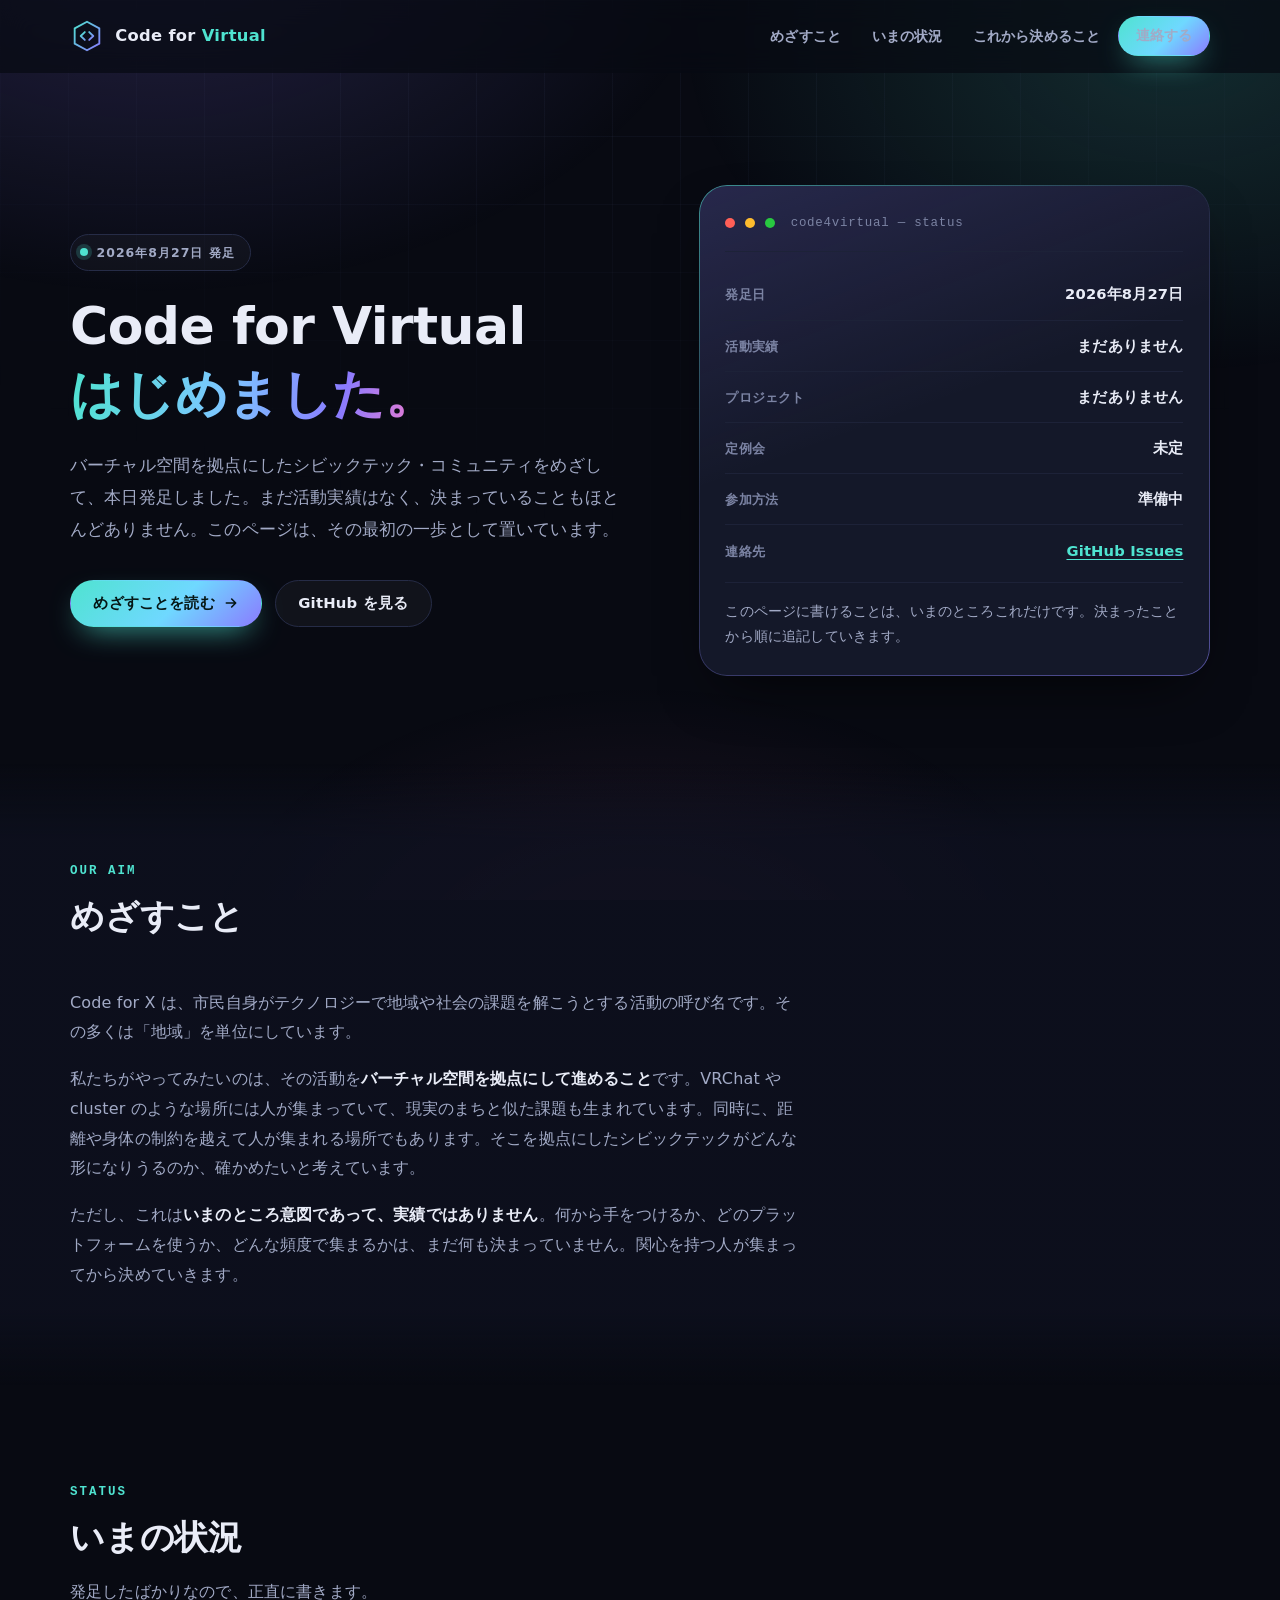
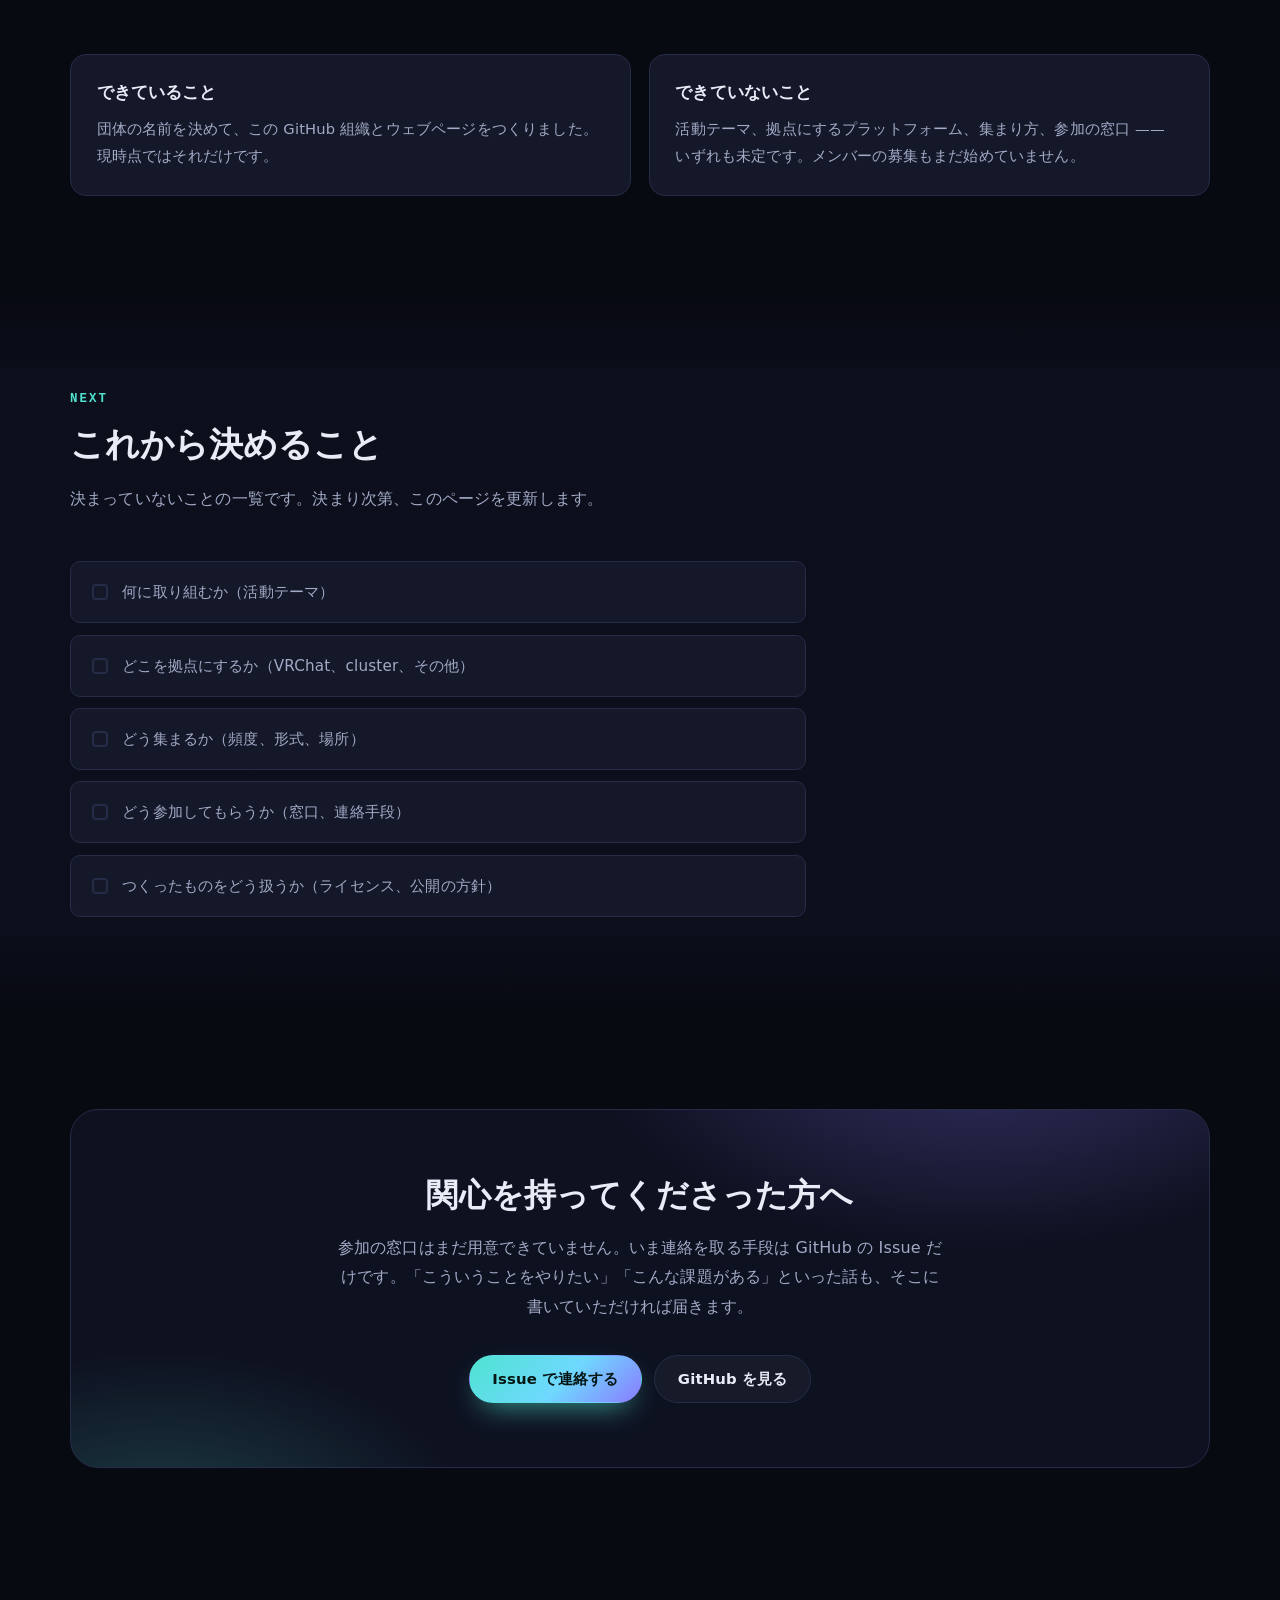
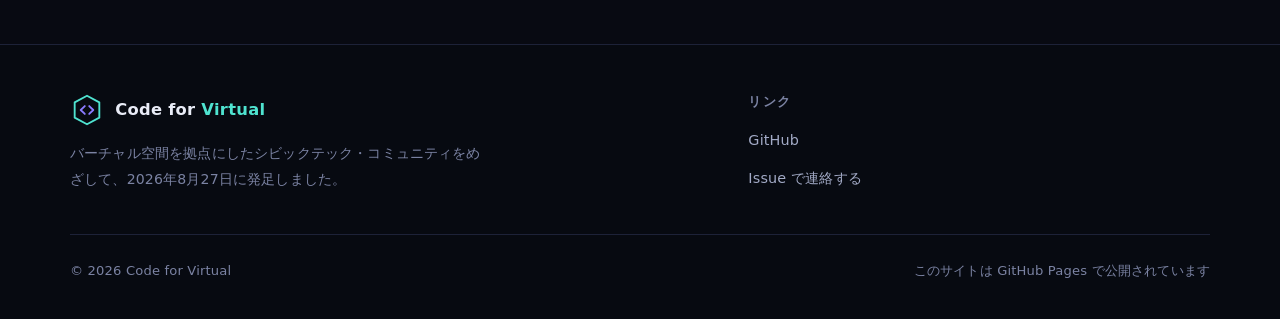
==== commit 14b32cf6: "事実に基づかない記述を全て削除し、サイト内容を刷新 本日発足したばかりの団体であるにもかかわらず、初版のサイトには活動実績が あるかのような記述が多数含まれていた。これらは全て事実に反するため削除し、" ====
--- a/docs/index.html
+++ b/docs/index.html
@@ -3,19 +3,19 @@
 <head>
 <meta charset="utf-8">
 <meta name="viewport" content="width=device-width, initial-scale=1">
-<title>Code for Virtual — バーチャル空間から、まちと社会をアップデートする</title>
-<meta name="description" content="Code for Virtual（コード・フォー・バーチャル）は、VRChat・cluster などのバーチャル空間を拠点に活動するシビックテックコミュニティです。オープンデータ、防災、教育、アクセシビリティの課題に、エンジニア・デザイナー・ワールド制作者が集まって取り組んでいます。">
+<title>Code for Virtual — 発足しました</title>
+<meta name="description" content="Code for Virtual（コード・フォー・バーチャル）は、バーチャル空間を拠点にしたシビックテック・コミュニティをめざして 2026年8月27日に発足しました。活動はこれからです。">
 <link rel="canonical" href="https://code4virtual.github.io/">
 <link rel="icon" href="./assets/favicon.svg" type="image/svg+xml">
 <link rel="stylesheet" href="./assets/style.css">
 
 <meta property="og:type" content="website">
 <meta property="og:site_name" content="Code for Virtual">
-<meta property="og:title" content="Code for Virtual — バーチャル空間から、まちと社会をアップデートする">
-<meta property="og:description" content="VRChat・cluster を拠点に活動するシビックテックコミュニティ。オープンデータ、防災、教育、アクセシビリティをテーマに、つくりながら学ぶ仲間を募集しています。">
+<meta property="og:title" content="Code for Virtual — 発足しました">
+<meta property="og:description" content="バーチャル空間を拠点にしたシビックテック・コミュニティをめざして発足しました。活動内容はこれから決めていきます。">
 <meta property="og:url" content="https://code4virtual.github.io/">
 <meta property="og:locale" content="ja_JP">
-<meta name="twitter:card" content="summary_large_image">
+<meta name="twitter:card" content="summary">
 
 <script type="application/ld+json">
 {
@@ -24,7 +24,8 @@
   "name": "Code for Virtual",
   "alternateName": "コード・フォー・バーチャル",
   "url": "https://code4virtual.github.io/",
-  "description": "VRChat・cluster などのバーチャル空間を拠点に活動するシビックテックコミュニティ。",
+  "foundingDate": "2026-08-27",
+  "description": "バーチャル空間を拠点にしたシビックテック・コミュニティをめざして発足した団体。",
   "sameAs": ["https://github.com/code4virtual"]
 }
 </script>
@@ -54,12 +55,10 @@
     </button>
 
     <nav class="nav" id="siteNav" aria-label="メインメニュー">
-      <a href="#about">私たちについて</a>
-      <a href="#activities">活動領域</a>
-      <a href="#projects">プロジェクト</a>
-      <a href="#meetup">定例会</a>
-      <a href="#faq">FAQ</a>
-      <a class="btn btn--primary" href="#join">参加する</a>
+      <a href="#aim">めざすこと</a>
+      <a href="#status">いまの状況</a>
+      <a href="#next">これから決めること</a>
+      <a class="btn btn--primary" href="#contact">連絡する</a>
     </nav>
   </div>
 </header>
@@ -70,371 +69,160 @@
   <section class="hero" id="top">
     <div class="shell hero__inner">
       <div>
-        <span class="eyebrow">Civic Tech in the Metaverse</span>
+        <span class="eyebrow">2026年8月27日 発足</span>
 
         <h1>
-          バーチャル空間から、<br>
-          <span class="grad">まちと社会を<br>アップデートする。</span>
+          Code for Virtual<br>
+          <span class="grad">はじめました。</span>
         </h1>
 
         <p class="hero__lead">
-          Code for Virtual は、VRChat や cluster といったバーチャル空間を拠点に活動するシビックテック・コミュニティです。住んでいる場所も、体も、時間帯もばらばらな人たちが同じワールドに集まり、オープンデータ・防災・教育・アクセシビリティの課題に「つくること」で挑みます。
+          バーチャル空間を拠点にしたシビックテック・コミュニティをめざして、本日発足しました。まだ活動実績はなく、決まっていることもほとんどありません。このページは、その最初の一歩として置いています。
         </p>
 
         <div class="hero__cta">
-          <a class="btn btn--primary" href="#join">
-            コミュニティに参加する
+          <a class="btn btn--primary" href="#aim">
+            めざすことを読む
             <svg width="16" height="16" viewBox="0 0 24 24" fill="none" stroke="currentColor" stroke-width="2.4" stroke-linecap="round" stroke-linejoin="round" aria-hidden="true"><path d="M5 12h13M13 6l6 6-6 6"/></svg>
           </a>
-          <a class="btn btn--ghost" href="#projects">プロジェクトを見る</a>
+          <a class="btn btn--ghost" href="https://github.com/code4virtual" rel="noopener">GitHub を見る</a>
         </div>
-
-        <ul class="hero__meta">
-          <li>◎ 毎週オンライン定例会</li>
-          <li>◎ 参加費・技術レベル不問</li>
-          <li>◎ 成果物はオープンソース</li>
-        </ul>
       </div>
 
       <div class="panel" data-reveal>
         <div class="panel__head">
           <span class="dot"></span><span class="dot"></span><span class="dot"></span>
-          <span>code4virtual — community.status</span>
+          <span>code4virtual — status</span>
         </div>
 
-        <div class="stat-grid">
-          <div class="stat">
-            <div class="stat__value grad">VRChat</div>
-            <div class="stat__label">グループ／定例ワールドでの集会</div>
-          </div>
-          <div class="stat">
-            <div class="stat__value grad">cluster</div>
-            <div class="stat__label">一般公開イベント・展示の会場</div>
-          </div>
-          <div class="stat">
-            <div class="stat__value">Open</div>
-            <div class="stat__label">誰でも参加できる公開コミュニティ</div>
-          </div>
-          <div class="stat">
-            <div class="stat__value">OSS</div>
-            <div class="stat__label">つくったものは公開・再利用可能に</div>
-          </div>
-        </div>
+        <dl class="facts">
+          <div class="facts__row">
+            <dt>発足日</dt>
+            <dd>2026年8月27日</dd>
+          </div>
+          <div class="facts__row">
+            <dt>活動実績</dt>
+            <dd>まだありません</dd>
+          </div>
+          <div class="facts__row">
+            <dt>プロジェクト</dt>
+            <dd>まだありません</dd>
+          </div>
+          <div class="facts__row">
+            <dt>定例会</dt>
+            <dd>未定</dd>
+          </div>
+          <div class="facts__row">
+            <dt>参加方法</dt>
+            <dd>準備中</dd>
+          </div>
+          <div class="facts__row">
+            <dt>連絡先</dt>
+            <dd><a href="https://github.com/code4virtual/code4virtual.github.io/issues" rel="noopener">GitHub Issues</a></dd>
+          </div>
+        </dl>
 
         <p class="panel__note">
-          <strong>いま参加するなら。</strong>
-          次の定例会は初参加の方向けの自己紹介からはじまります。アバターも、マイクなしのテキスト参加も、聞くだけの参加も歓迎です。
-        </p>
-      </div>
-    </div>
-  </section>
-
-  <!-- ============ ABOUT ============ -->
-  <section class="section section--alt" id="about">
+          このページに書けることは、いまのところこれだけです。決まったことから順に追記していきます。
+        </p>
+      </div>
+    </div>
+  </section>
+
+  <!-- ============ AIM ============ -->
+  <section class="section section--alt" id="aim">
     <div class="shell">
       <div class="section__head">
-        <span class="section__label">About us</span>
-        <h2 class="section__title">「Code for X」を、バーチャル空間から。</h2>
+        <span class="section__label">Our aim</span>
+        <h2 class="section__title">めざすこと</h2>
+      </div>
+
+      <div class="prose prose--wide" data-reveal>
+        <p>
+          Code for X は、市民自身がテクノロジーで地域や社会の課題を解こうとする活動の呼び名です。その多くは「地域」を単位にしています。
+        </p>
+        <p>
+          私たちがやってみたいのは、その活動を<strong>バーチャル空間を拠点にして進めること</strong>です。VRChat や cluster のような場所には人が集まっていて、現実のまちと似た課題も生まれています。同時に、距離や身体の制約を越えて人が集まれる場所でもあります。そこを拠点にしたシビックテックがどんな形になりうるのか、確かめたいと考えています。
+        </p>
+        <p>
+          ただし、これは<strong>いまのところ意図であって、実績ではありません</strong>。何から手をつけるか、どのプラットフォームを使うか、どんな頻度で集まるかは、まだ何も決まっていません。関心を持つ人が集まってから決めていきます。
+        </p>
+      </div>
+    </div>
+  </section>
+
+  <!-- ============ STATUS ============ -->
+  <section class="section" id="status">
+    <div class="shell">
+      <div class="section__head">
+        <span class="section__label">Status</span>
+        <h2 class="section__title">いまの状況</h2>
         <p class="section__desc">
-          Code for X は、市民自身がテクノロジーで地域や社会の課題を解こうとする世界的なムーブメントです。その多くが「地域」を単位にしているのに対して、私たちが拠点にするのはバーチャル空間そのものです。
-        </p>
-      </div>
-
-      <div class="about" data-reveal>
-        <div class="prose">
+          発足したばかりなので、正直に書きます。
+        </p>
+      </div>
+
+      <div class="grid grid--2" data-reveal>
+        <article class="card">
+          <h3>できていること</h3>
           <p>
-            バーチャル空間には、すでに人が集まり、文化が育ち、経済が動いています。同時に、<strong>アクセシビリティ、居場所づくり、権利やルール、デジタル格差</strong>といった、現実のまちとよく似た課題も生まれています。
+            団体の名前を決めて、この GitHub 組織とウェブページをつくりました。現時点ではそれだけです。
           </p>
+        </article>
+
+        <article class="card">
+          <h3>できていないこと</h3>
           <p>
-            Code for Virtual は、そうしたバーチャル空間<strong>の</strong>課題に取り組むと同時に、バーチャル空間<strong>から</strong>現実の社会課題に取り組みます。距離や身体の制約を越えて集まれることは、シビックテックにとって大きな強みだと考えているからです。
+            活動テーマ、拠点にするプラットフォーム、集まり方、参加の窓口 —— いずれも未定です。メンバーの募集もまだ始めていません。
           </p>
-          <p>
-            議論だけで終わらせず、<strong>小さくてもいいから動くものをつくる</strong>。それが私たちの基本的なスタンスです。
-          </p>
-        </div>
-
-        <ul class="values">
-          <li>
-            <span class="values__num">01</span>
-            <div>
-              <h3>つくりながら考える</h3>
-              <p>要件定義から始めない。まずプロトタイプをワールドに置いて、集まった人に触ってもらうところから始めます。</p>
-            </div>
-          </li>
-          <li>
-            <span class="values__num">02</span>
-            <div>
-              <h3>誰も置いていかない</h3>
-              <p>ハイスペックPCがなくても、声を出せなくても、実名でなくても参加できる設計を最初から考えます。</p>
-            </div>
-          </li>
-          <li>
-            <span class="values__num">03</span>
-            <div>
-              <h3>成果はみんなのものに</h3>
-              <p>コード・3Dアセット・ドキュメントはオープンライセンスで公開し、他の地域やコミュニティが再利用できる形にします。</p>
-            </div>
-          </li>
-        </ul>
-      </div>
-    </div>
-  </section>
-
-  <!-- ============ ACTIVITIES ============ -->
-  <section class="section" id="activities">
+        </article>
+      </div>
+    </div>
+  </section>
+
+  <!-- ============ NEXT ============ -->
+  <section class="section section--alt" id="next">
     <div class="shell">
       <div class="section__head">
-        <span class="section__label">What we do</span>
-        <h2 class="section__title">6つの活動領域</h2>
+        <span class="section__label">Next</span>
+        <h2 class="section__title">これから決めること</h2>
         <p class="section__desc">
-          関心のある領域だけの参加で大丈夫です。複数を横断するプロジェクトもあります。
-        </p>
-      </div>
-
-      <div class="grid" data-reveal>
-        <article class="card">
-          <div class="card__icon">
-            <svg viewBox="0 0 24 24" fill="none" stroke="currentColor" stroke-width="1.8" stroke-linecap="round" stroke-linejoin="round" aria-hidden="true"><path d="M3 12h18M12 3v18"/><circle cx="12" cy="12" r="9"/></svg>
-          </div>
-          <h3>オープンデータの可視化</h3>
-          <p>自治体が公開する人口・交通・災害データを、バーチャル空間で歩いて体験できる3Dの形に翻訳します。グラフを見るのではなく、その中を歩けるように。</p>
-        </article>
-
-        <article class="card">
-          <div class="card__icon">
-            <svg viewBox="0 0 24 24" fill="none" stroke="currentColor" stroke-width="1.8" stroke-linecap="round" stroke-linejoin="round" aria-hidden="true"><path d="M12 2 3 7v6c0 5 3.8 8.3 9 9 5.2-.7 9-4 9-9V7z"/><path d="m9 12 2 2 4-4"/></svg>
-          </div>
-          <h3>防災・減災</h3>
-          <p>浸水想定や避難経路をVRで疑似体験できるコンテンツ、災害時のバーチャル避難所の運用ルールづくりなど、「その時」に効く備えを検討します。</p>
-        </article>
-
-        <article class="card">
-          <div class="card__icon">
-            <svg viewBox="0 0 24 24" fill="none" stroke="currentColor" stroke-width="1.8" stroke-linecap="round" stroke-linejoin="round" aria-hidden="true"><circle cx="12" cy="12" r="3.2"/><path d="M12 2v3M12 19v3M2 12h3M19 12h3M4.9 4.9 7 7M17 17l2.1 2.1M19.1 4.9 17 7M7 17l-2.1 2.1"/></svg>
-          </div>
-          <h3>アクセシビリティ</h3>
-          <p>字幕・読み上げ・低負荷モード・座位での移動など、バーチャル空間を誰にとっても使いやすくする実装知見を集めて共有します。</p>
-        </article>
-
-        <article class="card">
-          <div class="card__icon">
-            <svg viewBox="0 0 24 24" fill="none" stroke="currentColor" stroke-width="1.8" stroke-linecap="round" stroke-linejoin="round" aria-hidden="true"><path d="M3 7l9-4 9 4-9 4z"/><path d="M7 10v5c0 1.7 2.2 3 5 3s5-1.3 5-3v-5"/><path d="M21 7v6"/></svg>
-          </div>
-          <h3>教育・学びの場</h3>
-          <p>プログラミング、3Dモデリング、シビックテックの入門講座をバーチャル空間で開催。教室に通えない人にも届く学びの形を試します。</p>
-        </article>
-
-        <article class="card">
-          <div class="card__icon">
-            <svg viewBox="0 0 24 24" fill="none" stroke="currentColor" stroke-width="1.8" stroke-linecap="round" stroke-linejoin="round" aria-hidden="true"><path d="M4 20V8l8-5 8 5v12"/><path d="M9 20v-6h6v6"/></svg>
-          </div>
-          <h3>ワールド／空間づくり</h3>
-          <p>公共施設や商店街のバーチャル再現、市民が集まれる広場ワールドの制作。空間そのものを公共財として設計します。</p>
-        </article>
-
-        <article class="card">
-          <div class="card__icon">
-            <svg viewBox="0 0 24 24" fill="none" stroke="currentColor" stroke-width="1.8" stroke-linecap="round" stroke-linejoin="round" aria-hidden="true"><path d="M17 21v-2a4 4 0 0 0-4-4H6a4 4 0 0 0-4 4v2"/><circle cx="9.5" cy="7" r="3.5"/><path d="M22 21v-2a4 4 0 0 0-3-3.9M16.5 3.6a4 4 0 0 1 0 6.8"/></svg>
-          </div>
-          <h3>コミュニティ運営の研究</h3>
-          <p>荒らし対策、モデレーション、安全な場のつくり方。バーチャル空間で人が安心して集まるための運営ノウハウを言語化して公開します。</p>
-        </article>
-      </div>
-    </div>
-  </section>
-
-  <!-- ============ PROJECTS ============ -->
-  <section class="section section--alt" id="projects">
-    <div class="shell">
-      <div class="section__head">
-        <span class="section__label">Projects</span>
-        <h2 class="section__title">動いているプロジェクト</h2>
-        <p class="section__desc">
-          どのプロジェクトも、途中からの参加を歓迎しています。まずは定例会で話を聞くだけでも構いません。
-        </p>
-      </div>
-
-      <div data-reveal>
-        <!-- TODO: 実際のプロジェクトが決まったら、内容とリンクを差し替えてください -->
-        <article class="project">
-          <span class="project__no">01</span>
-          <div>
-            <h3>ハザードマップ・ウォークスルー</h3>
-            <p>自治体の浸水想定区域データを取り込み、自分の住む場所の「水位の高さ」を等身大で体感できるワールドをつくっています。</p>
-          </div>
-          <span class="tag tag--live">公開中</span>
-        </article>
-
-        <article class="project">
-          <span class="project__no">02</span>
-          <div>
-            <h3>バーチャル公民館</h3>
-            <p>誰でも予約なしで立ち寄れる集会所ワールド。勉強会・相談会・雑談会の会場として、コミュニティに開放する運用を試験中です。</p>
-          </div>
-          <span class="tag tag--build">開発中</span>
-        </article>
-
-        <article class="project">
-          <span class="project__no">03</span>
-          <div>
-            <h3>アクセシビリティ・ガイドライン</h3>
-            <p>ワールド制作者向けに、負荷・字幕・移動方式・光刺激などのチェックリストを日本語でまとめ、OSSとして公開する取り組みです。</p>
-          </div>
-          <span class="tag tag--build">開発中</span>
-        </article>
-
-        <article class="project">
-          <span class="project__no">04</span>
-          <div>
-            <h3>オープンデータ・ギャラリー</h3>
-            <p>統計データを3Dの展示として並べ、来場者が歩きながら地域の姿を読み解ける常設ギャラリーの構想です。仲間を募集中。</p>
-          </div>
-          <span class="tag tag--idea">構想中</span>
-        </article>
-      </div>
-    </div>
-  </section>
-
-  <!-- ============ MEETUP ============ -->
-  <section class="section" id="meetup">
-    <div class="shell">
-      <div class="section__head">
-        <span class="section__label">Meetup</span>
-        <h2 class="section__title">定例会のながれ</h2>
-        <p class="section__desc">
-          毎週オンラインで集まっています。開催日時と集合ワールドはコミュニティ内で告知しています。以下の時間は開始からの経過時間です。
-        </p>
-      </div>
-
-      <div class="meetup" data-reveal>
-        <ul class="timeline">
-          <li>
-            <time>00:00 — 00:10</time>
-            <h3>集合・自己紹介</h3>
-            <p>初参加の方から一言ずつ。名前と、興味のある分野だけで大丈夫です。</p>
-          </li>
-          <li>
-            <time>00:10 — 00:30</time>
-            <h3>共有タイム</h3>
-            <p>各プロジェクトの進捗、見つけた面白いデータや技術を持ち寄って共有します。</p>
-          </li>
-          <li>
-            <time>00:30 — 01:20</time>
-            <h3>もくもく／ハック</h3>
-            <p>それぞれ手を動かす時間。詰まったらその場で相談できるのがバーチャル集会の良いところです。</p>
-          </li>
-          <li>
-            <time>01:20 — 01:30</time>
-            <h3>ふりかえり・解散</h3>
-            <p>やったことを共有して終了。そのまま残って雑談する人も多いです。</p>
-          </li>
-        </ul>
-
-        <div class="panel">
-          <div class="panel__head">
-            <span class="dot"></span><span class="dot"></span><span class="dot"></span>
-            <span>join.txt</span>
-          </div>
-          <div class="prose">
-            <p><strong>持ち物は必要ありません。</strong></p>
-            <p>
-              VR機器がなくても、PCやスマートフォンからデスクトップモードで参加できます。マイクが使えない場合はテキストチャットでの参加も歓迎です。
-            </p>
-            <p>
-              技術的な経験は問いません。企画、デザイン、文章、モデレーション、「使ってみて感想を言う」役割も、プロジェクトには等しく必要です。
-            </p>
-          </div>
-          <p class="panel__note">
-            初めての方は、まず <a href="#join">参加のしかた</a> をご覧ください。
-          </p>
-        </div>
-      </div>
-    </div>
-  </section>
-
-  <!-- ============ JOIN ============ -->
-  <section class="section section--alt" id="join">
-    <div class="shell">
-      <div class="section__head section__head--center">
-        <span class="section__label">Join us</span>
-        <h2 class="section__title">参加のしかた</h2>
-        <p class="section__desc">
-          入会手続きや会費はありません。次の3ステップで、今週から参加できます。
-        </p>
-      </div>
-
-      <ol class="steps" data-reveal>
-        <li>
-          <h3>コミュニティに入る</h3>
-          <p>チャットコミュニティに参加して、自己紹介チャンネルで挨拶をしてください。告知はすべてここで行っています。</p>
-        </li>
-        <li>
-          <h3>定例会をのぞく</h3>
-          <p>告知された時間に集合ワールドへ。聞くだけの参加も歓迎です。雰囲気を見てから決めてください。</p>
-        </li>
-        <li>
-          <h3>気になることを始める</h3>
-          <p>既存プロジェクトに合流してもいいし、新しく立ち上げてもかまいません。「やりたい」と言った人が発起人です。</p>
-        </li>
-      </ol>
-
-      <div class="cta-band" style="margin-top: 2.4rem;" data-reveal>
-        <h2>つくりたいものが、まだなくてもいい。</h2>
-        <p>
-          課題を持っている人、技術を持っている人、場を温める人。その全部がそろって、はじめてシビックテックは動きます。まずは会いに来てください。
+          決まっていないことの一覧です。決まり次第、このページを更新します。
+        </p>
+      </div>
+
+      <ul class="checklist" data-reveal>
+        <li>何に取り組むか（活動テーマ）</li>
+        <li>どこを拠点にするか（VRChat、cluster、その他）</li>
+        <li>どう集まるか（頻度、形式、場所）</li>
+        <li>どう参加してもらうか（窓口、連絡手段）</li>
+        <li>つくったものをどう扱うか（ライセンス、公開の方針）</li>
+      </ul>
+    </div>
+  </section>
+
+  <!-- ============ CONTACT ============ -->
+  <section class="section" id="contact">
+    <div class="shell">
+      <div class="cta-band" data-reveal>
+        <h2>関心を持ってくださった方へ</h2>
+        <p>
+          参加の窓口はまだ用意できていません。いま連絡を取る手段は GitHub の Issue だけです。「こういうことをやりたい」「こんな課題がある」といった話も、そこに書いていただければ届きます。
         </p>
         <div class="hero__cta">
-          <!-- TODO: 実際のコミュニティ招待URL（Discord等）に差し替えてください -->
-          <a class="btn btn--primary" href="#contact">コミュニティに参加する</a>
+          <a class="btn btn--primary" href="https://github.com/code4virtual/code4virtual.github.io/issues" rel="noopener">Issue で連絡する</a>
           <a class="btn btn--ghost" href="https://github.com/code4virtual" rel="noopener">GitHub を見る</a>
         </div>
       </div>
     </div>
   </section>
 
-  <!-- ============ FAQ ============ -->
-  <section class="section" id="faq">
-    <div class="shell">
-      <div class="section__head section__head--center">
-        <span class="section__label">FAQ</span>
-        <h2 class="section__title">よくある質問</h2>
-      </div>
-
-      <div class="faq" data-reveal>
-        <details>
-          <summary>VR機器を持っていなくても参加できますか？</summary>
-          <p>できます。VRChat も cluster も、PCやスマートフォンからデスクトップモードで参加できます。実際、メンバーの多くはヘッドセットなしで参加しています。</p>
-        </details>
-        <details>
-          <summary>プログラミングができなくても大丈夫ですか？</summary>
-          <p>大丈夫です。課題の整理、資料づくり、デザイン、イベント運営、広報、そして「使ってみて感想を伝える」ことも、プロジェクトに欠かせない役割です。</p>
-        </details>
-        <details>
-          <summary>本名や顔出しは必要ですか？</summary>
-          <p>必要ありません。ハンドルネームとアバターでの参加が基本です。バーチャル空間の匿名性は、参加のハードルを下げる大切な性質だと考えています。</p>
-        </details>
-        <details>
-          <summary>費用はかかりますか？</summary>
-          <p>コミュニティへの参加・定例会への参加はすべて無料です。特定のイベントで実費が必要な場合は、事前に明記します。</p>
-        </details>
-        <details>
-          <summary>自治体や企業として相談したいのですが。</summary>
-          <p>歓迎します。オープンデータの活用、バーチャル空間での市民参加イベント、職員向けの体験会などのご相談は、お問い合わせ先までご連絡ください。</p>
-        </details>
-        <details>
-          <summary>作ったものの権利はどうなりますか？</summary>
-          <p>原則としてオープンライセンスで公開し、誰でも再利用できるようにします。ライセンスはプロジェクトごとにリポジトリで明示します。</p>
-        </details>
-      </div>
-    </div>
-  </section>
-
 </main>
 
 <!-- ============ FOOTER ============ -->
-<footer class="site-footer" id="contact">
+<footer class="site-footer">
   <div class="shell">
-    <div class="footer__grid">
+    <div class="footer__grid footer__grid--simple">
       <div class="footer__about">
         <a class="brand" href="#top">
           <svg class="brand__mark" viewBox="0 0 40 40" aria-hidden="true">
@@ -444,37 +232,14 @@
           <span class="brand__name">Code for <span>Virtual</span></span>
         </a>
         <p>
-          バーチャル空間を拠点に活動するシビックテック・コミュニティ。
-          VRChat・cluster を中心に、つくりながら社会課題に取り組んでいます。
-        </p>
-      </div>
-
-      <div>
-        <h2>サイト内</h2>
-        <ul class="footer__list">
-          <li><a href="#about">私たちについて</a></li>
-          <li><a href="#activities">活動領域</a></li>
-          <li><a href="#projects">プロジェクト</a></li>
-          <li><a href="#meetup">定例会</a></li>
-          <li><a href="#join">参加のしかた</a></li>
-        </ul>
+          バーチャル空間を拠点にしたシビックテック・コミュニティをめざして、2026年8月27日に発足しました。
+        </p>
       </div>
 
       <div>
         <h2>リンク</h2>
-        <!-- TODO: 各プラットフォームの実際のURLに差し替えてください -->
         <ul class="footer__list">
           <li><a href="https://github.com/code4virtual" rel="noopener">GitHub</a></li>
-          <li><a href="#join">VRChat グループ</a></li>
-          <li><a href="#join">cluster</a></li>
-          <li><a href="#join">Discord</a></li>
-        </ul>
-      </div>
-
-      <div>
-        <h2>お問い合わせ</h2>
-        <ul class="footer__list">
-          <li><a href="#faq">よくある質問</a></li>
           <li><a href="https://github.com/code4virtual/code4virtual.github.io/issues" rel="noopener">Issue で連絡する</a></li>
         </ul>
       </div>
--- a/docs/assets/style.css
+++ b/docs/assets/style.css
@@ -499,189 +499,75 @@
 .card p { color: var(--text-muted); font-size: .92rem; }
 
 /* Value list (about) */
-.about {
-  display: grid;
-  grid-template-columns: minmax(0, 1fr) minmax(0, 1fr);
-  gap: clamp(2rem, 5vw, 3.5rem);
-  align-items: start;
-}
-@media (max-width: 900px) { .about { grid-template-columns: 1fr; } }
-
 .prose p + p { margin-top: 1.1rem; }
 .prose p { color: var(--text-muted); }
 .prose strong { color: var(--text); font-weight: 700; }
 
-.values { display: grid; gap: .9rem; margin: 0; padding: 0; list-style: none; }
-.values li {
-  display: grid;
-  grid-template-columns: auto minmax(0, 1fr);
+/* Facts list (hero panel) */
+.facts { margin: 0; }
+.facts__row {
+  display: grid;
+  grid-template-columns: minmax(0, auto) minmax(0, 1fr);
   gap: 1rem;
-  padding: 1.2rem 1.3rem;
-  border: 1px solid var(--line);
-  border-left: 3px solid var(--accent);
-  border-radius: var(--radius-sm);
-  background: var(--surface);
-}
-.values li:nth-child(2) { border-left-color: var(--accent-2); }
-.values li:nth-child(3) { border-left-color: var(--accent-3); }
-.values__num {
-  font-family: var(--mono);
-  font-size: .8rem;
-  font-weight: 700;
+  align-items: baseline;
+  padding: .7rem 0;
+  border-bottom: 1px solid var(--line-soft);
+}
+.facts__row:last-child { border-bottom: 0; padding-bottom: 0; }
+.facts dt {
   color: var(--text-dim);
-  padding-top: .35rem;
-}
-.values h3 { font-size: 1rem; }
-.values p { margin-top: .25rem; color: var(--text-muted); font-size: .9rem; }
-
-/* Projects */
-.project {
-  display: grid;
-  grid-template-columns: auto minmax(0, 1fr) auto;
-  gap: 1rem 1.4rem;
-  align-items: center;
-  padding: 1.4rem 1.6rem;
-  border: 1px solid var(--line);
-  border-radius: var(--radius);
-  background: var(--surface);
-  transition: border-color .2s ease, background .2s ease;
-}
-.project + .project { margin-top: .9rem; }
-.project:hover { border-color: #38416b; background: var(--surface-2); }
-.project__no {
-  font-family: var(--mono);
-  font-size: .85rem;
-  color: var(--text-dim);
-}
-.project h3 { font-size: 1.05rem; }
-.project p { margin-top: .3rem; color: var(--text-muted); font-size: .9rem; }
-@media (max-width: 720px) {
-  .project { grid-template-columns: auto minmax(0, 1fr); }
-  .project .tag { grid-column: 2; justify-self: start; }
-}
-
-.tag {
-  display: inline-flex;
-  align-items: center;
-  gap: .4rem;
-  padding: .3rem .75rem;
-  border: 1px solid var(--line);
-  border-radius: 999px;
-  background: rgba(255, 255, 255, .03);
-  color: var(--text-muted);
-  font-size: .76rem;
-  font-weight: 700;
+  font-size: .84rem;
+  font-weight: 600;
   white-space: nowrap;
 }
-.tag--live   { color: #6ef2c8; border-color: rgba(110, 242, 200, .35); background: rgba(110, 242, 200, .1); }
-.tag--build  { color: #ffd479; border-color: rgba(255, 212, 121, .3);  background: rgba(255, 212, 121, .09); }
-.tag--idea   { color: #b6a7ff; border-color: rgba(182, 167, 255, .3);  background: rgba(182, 167, 255, .09); }
-
-/* Meetup / schedule */
-.meetup {
-  display: grid;
-  grid-template-columns: minmax(0, .9fr) minmax(0, 1.1fr);
-  gap: clamp(1.5rem, 4vw, 3rem);
-  align-items: start;
-}
-@media (max-width: 900px) { .meetup { grid-template-columns: 1fr; } }
-
-.timeline { margin: 0; padding: 0; list-style: none; }
-.timeline li {
-  position: relative;
-  padding: 0 0 1.7rem 1.9rem;
-  border-left: 1px solid var(--line);
-}
-.timeline li:last-child { padding-bottom: 0; border-left-color: transparent; }
-.timeline li::before {
-  content: "";
-  position: absolute;
-  left: -6px;
-  top: .55rem;
-  width: 11px;
-  height: 11px;
-  border-radius: 50%;
-  background: var(--bg);
-  border: 2px solid var(--accent);
-}
-.timeline time {
-  display: block;
-  font-family: var(--mono);
-  font-size: .8rem;
-  color: var(--accent);
-  letter-spacing: .04em;
-}
-.timeline h3 { margin-top: .2rem; font-size: 1rem; }
-.timeline p { margin-top: .25rem; color: var(--text-muted); font-size: .9rem; }
-
-/* Join steps */
-.steps {
-  counter-reset: step;
-  display: grid;
-  gap: 1.1rem;
-  grid-template-columns: repeat(auto-fit, minmax(min(100%, 16rem), 1fr));
+.facts dd {
+  margin: 0;
+  color: var(--text);
+  font-size: .92rem;
+  font-weight: 600;
+  text-align: right;
+}
+
+/* Two-column card grid */
+.grid--2 { grid-template-columns: repeat(auto-fit, minmax(min(100%, 20rem), 1fr)); }
+
+/* Wide prose block */
+.prose--wide { max-width: 46rem; }
+.prose--wide p { font-size: 1rem; }
+
+/* Checklist (undecided items) */
+.checklist {
+  display: grid;
+  gap: .7rem;
+  max-width: 46rem;
   margin: 0;
   padding: 0;
   list-style: none;
 }
-.steps li {
-  position: relative;
-  padding: 2.4rem 1.5rem 1.6rem;
-  border: 1px solid var(--line);
-  border-radius: var(--radius);
-  background: var(--surface);
-}
-.steps li::before {
-  counter-increment: step;
-  content: "0" counter(step);
-  position: absolute;
-  top: 1.1rem;
-  left: 1.5rem;
-  font-family: var(--mono);
-  font-size: .82rem;
-  font-weight: 700;
-  color: var(--accent);
-  letter-spacing: .1em;
-}
-.steps h3 { font-size: 1.02rem; }
-.steps p { margin-top: .4rem; color: var(--text-muted); font-size: .9rem; }
-
-/* FAQ */
-.faq { display: grid; gap: .7rem; max-width: 48rem; margin-inline: auto; }
-.faq details {
+.checklist li {
+  display: grid;
+  grid-template-columns: auto minmax(0, 1fr);
+  gap: .9rem;
+  align-items: center;
+  padding: 1rem 1.3rem;
   border: 1px solid var(--line);
   border-radius: var(--radius-sm);
   background: var(--surface);
-  overflow: hidden;
-}
-.faq summary {
-  display: flex;
-  align-items: center;
-  justify-content: space-between;
-  gap: 1rem;
-  padding: 1.1rem 1.3rem;
-  cursor: pointer;
-  font-weight: 700;
-  font-size: .97rem;
-  list-style: none;
-}
-.faq summary::-webkit-details-marker { display: none; }
-.faq summary::after {
+  color: var(--text-muted);
+  font-size: .95rem;
+}
+.checklist li::before {
   content: "";
-  flex: none;
-  width: 10px;
-  height: 10px;
-  border-right: 2px solid var(--text-dim);
-  border-bottom: 2px solid var(--text-dim);
-  transform: rotate(45deg) translate(-2px, -2px);
-  transition: transform .2s ease;
-}
-.faq details[open] summary::after { transform: rotate(-135deg) translate(-2px, -2px); }
-.faq details[open] summary { color: var(--accent); }
-.faq p {
-  padding: 0 1.3rem 1.25rem;
-  color: var(--text-muted);
-  font-size: .92rem;
+  width: 16px;
+  height: 16px;
+  border: 2px solid var(--line);
+  border-radius: 4px;
+}
+
+/* Simplified footer */
+.footer__grid--simple { grid-template-columns: minmax(0, 2fr) minmax(9rem, 1fr); }
+@media (max-width: 640px) {
+  .footer__grid--simple { grid-template-columns: 1fr; }
 }
 
 /* CTA band */
